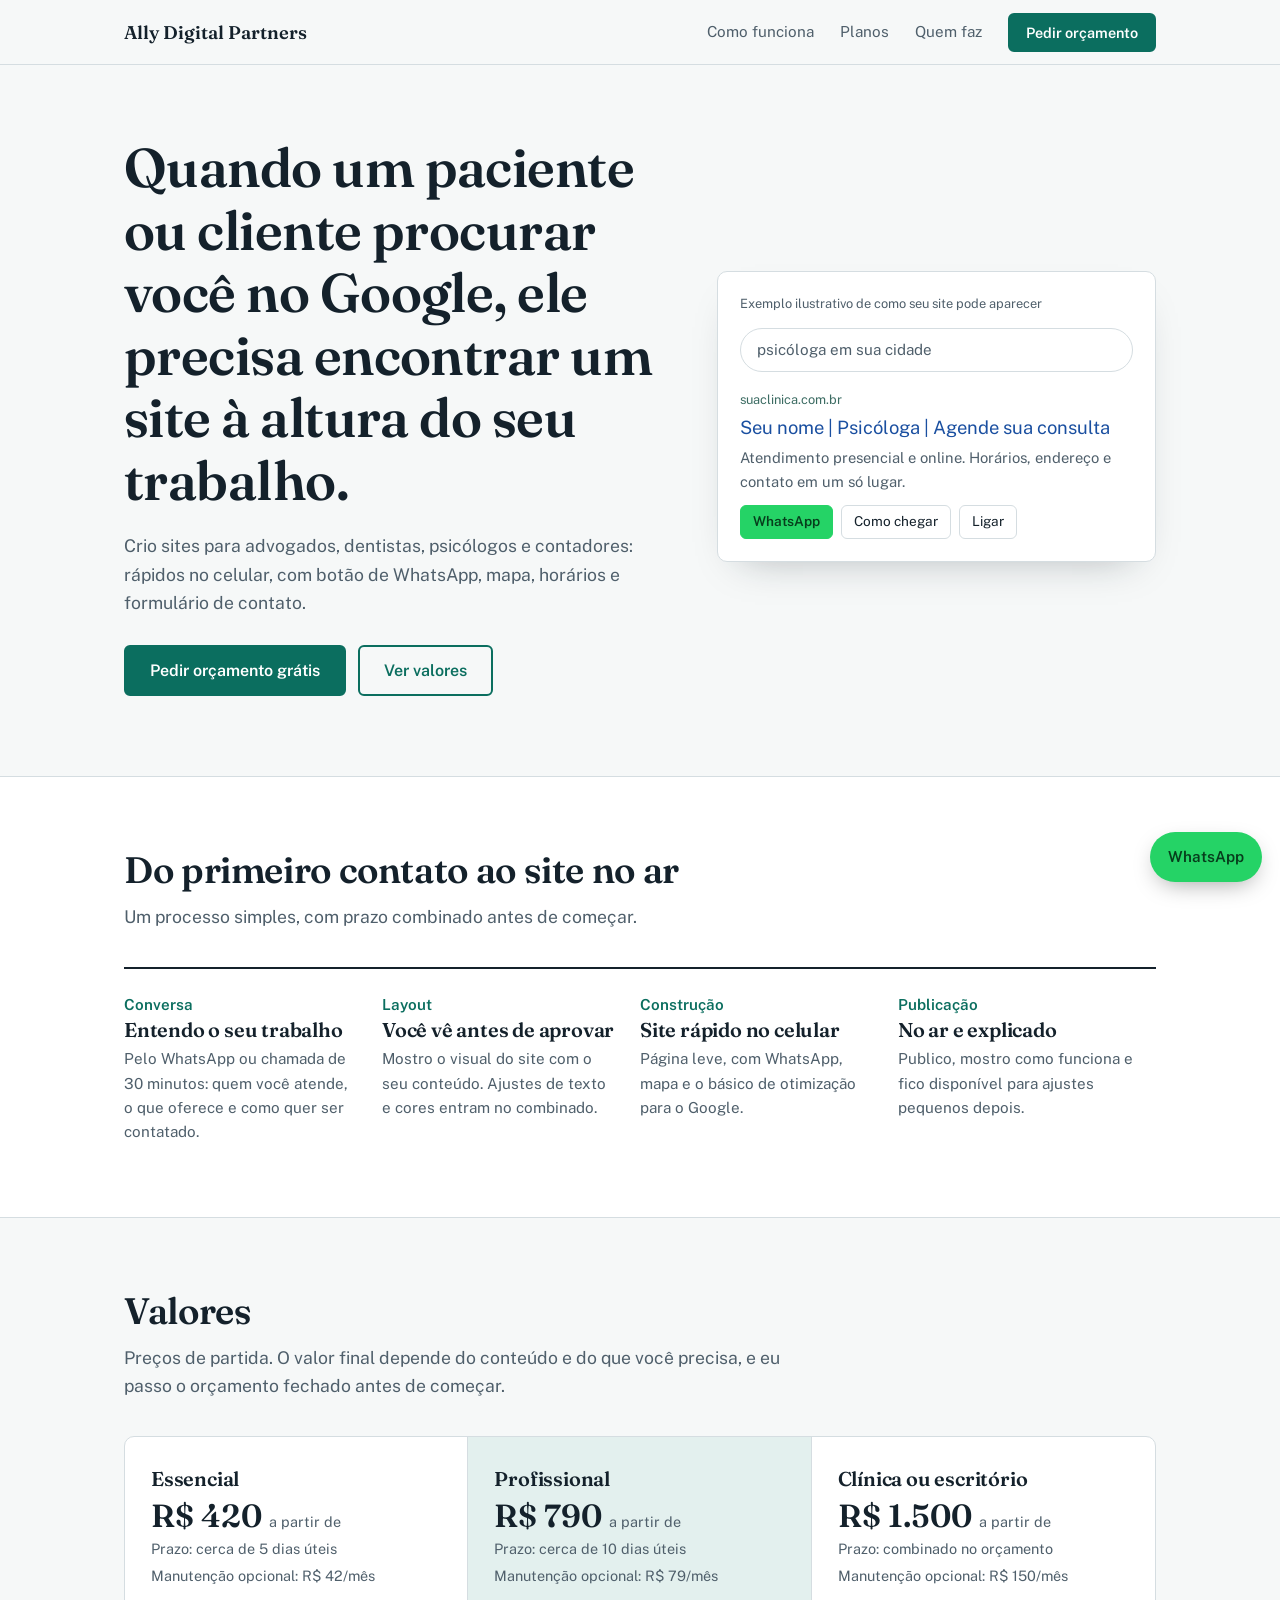
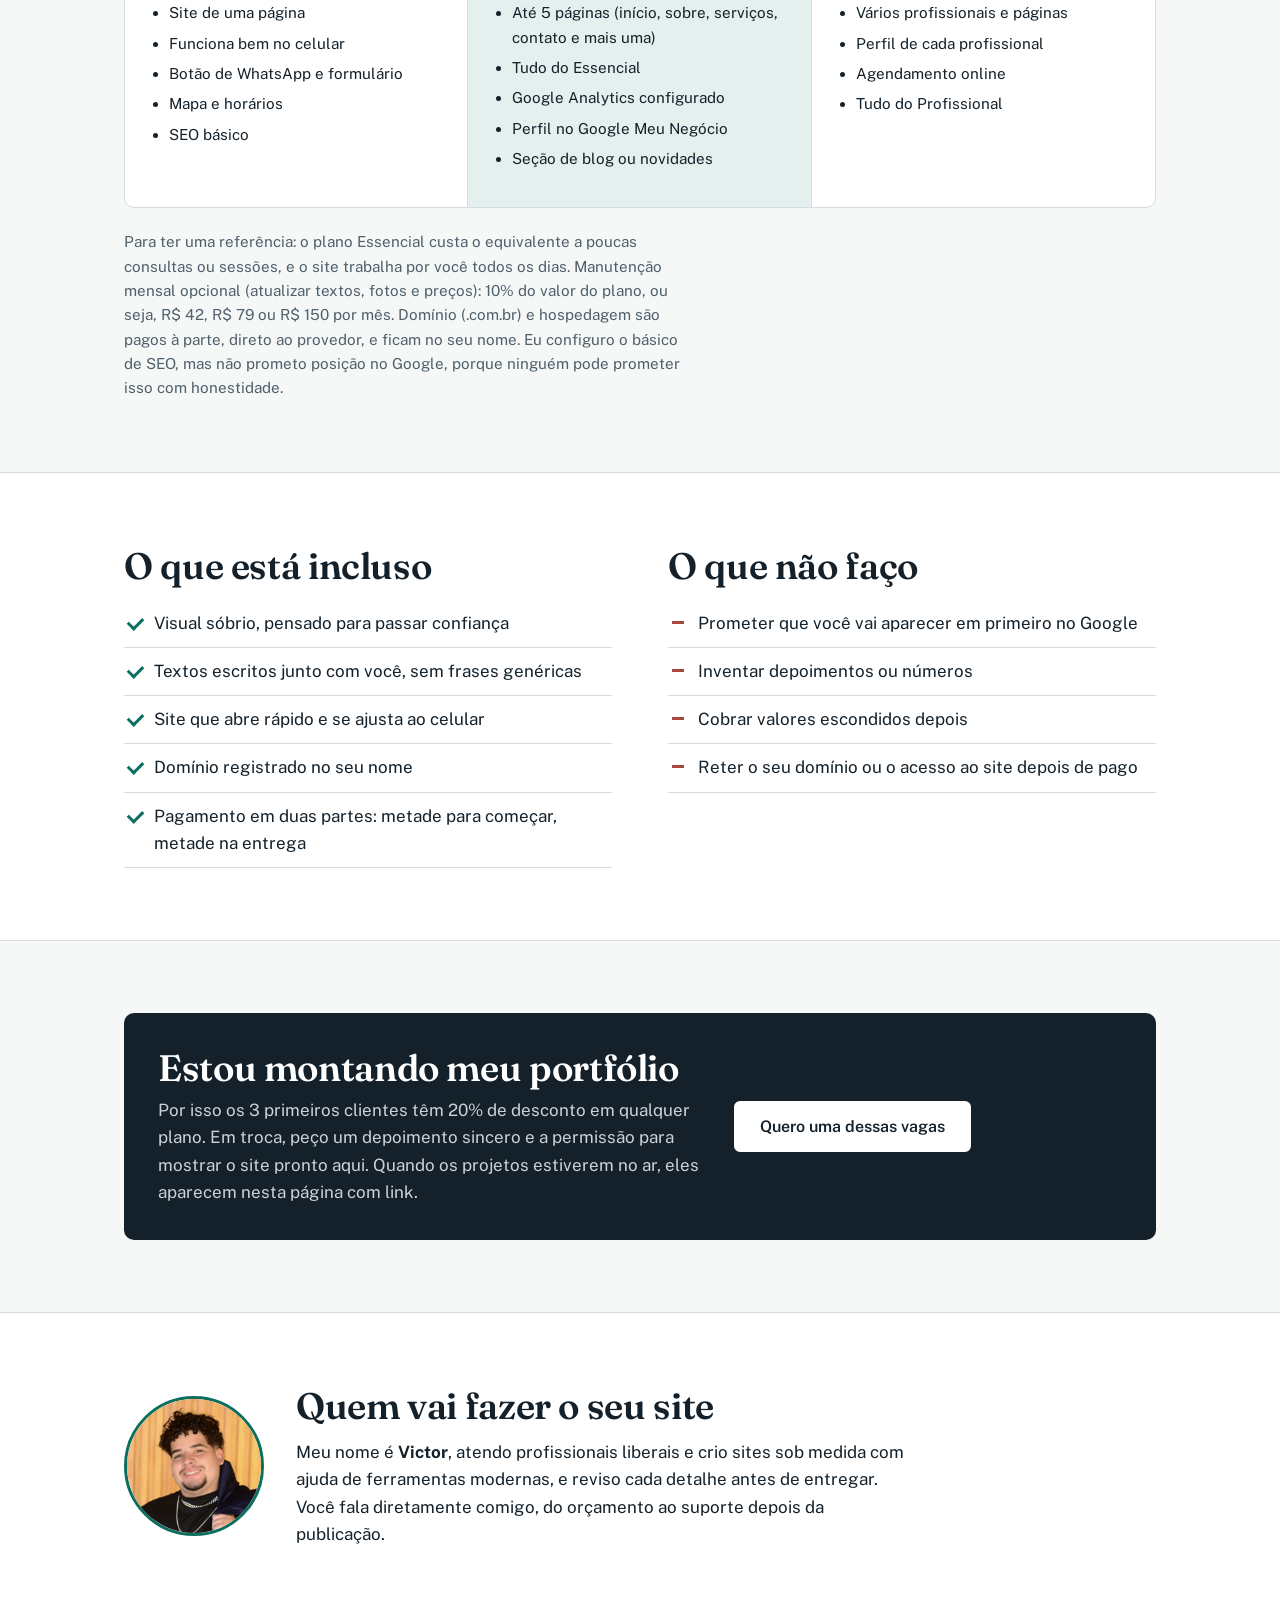
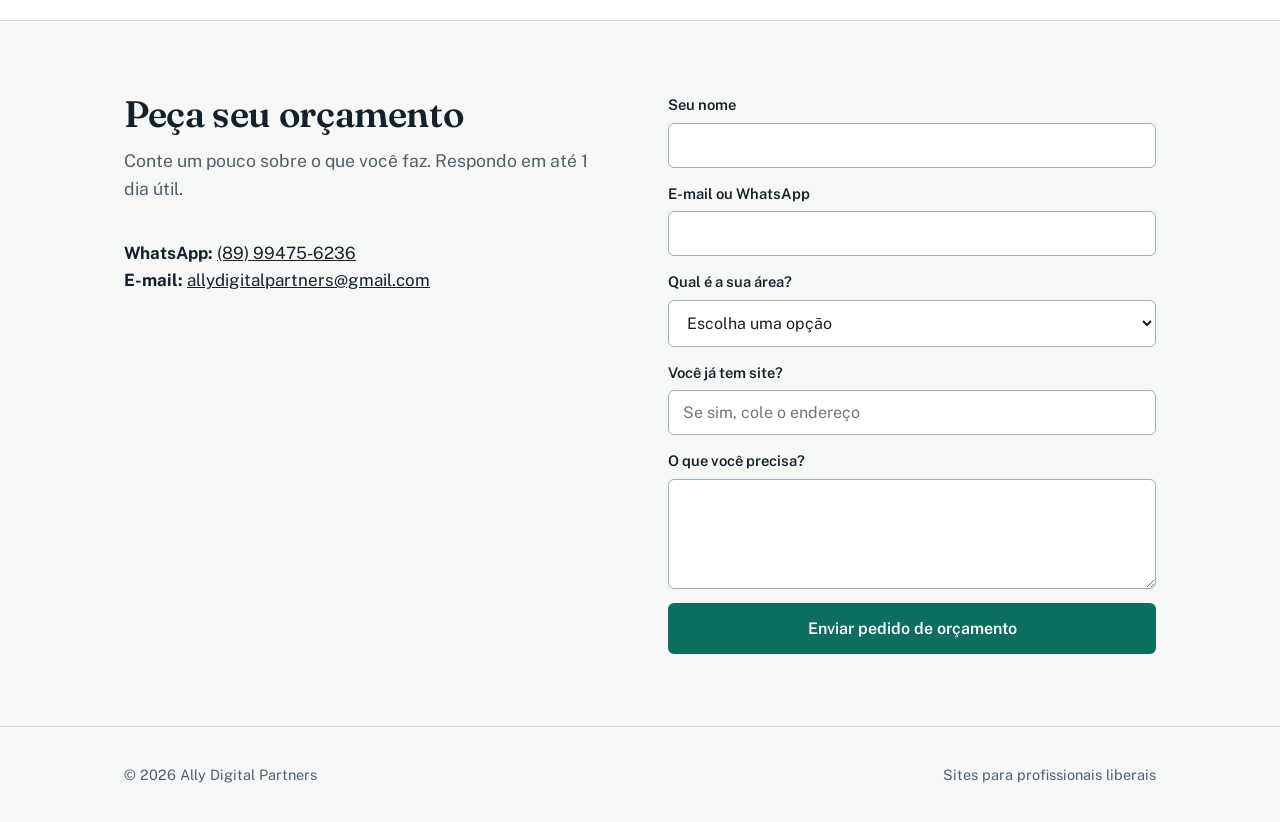
==== index.html @ 0d99c7b5 "feat: site portfólio Ally Digital Partners - versão inicial" ====
<!DOCTYPE html>
<html lang="pt-BR">
<head>
<meta charset="utf-8">
<meta name="viewport" content="width=device-width, initial-scale=1">
<title>Ally Digital Partners | Sites para advogados, dentistas, psicólogos e contadores</title>
<meta name="description" content="Sites profissionais com WhatsApp, Google Maps e formulário de contato para quem atende clientes: advocacia, odontologia, psicologia e contabilidade.">
<link rel="icon" href="data:image/svg+xml,<svg xmlns='http://www.w3.org/2000/svg' viewBox='0 0 100 100'><rect width='100' height='100' rx='20' fill='%230B6E5F'/><text x='50' y='68' font-size='56' text-anchor='middle' fill='white' font-family='Georgia'>A</text></svg>">
<link rel="preconnect" href="https://fonts.googleapis.com">
<link rel="preconnect" href="https://fonts.gstatic.com" crossorigin>
<link href="https://fonts.googleapis.com/css2?family=Fraunces:opsz,wght@9..144,500;9..144,600&family=Public+Sans:wght@400;500;600&display=swap" rel="stylesheet">
<style>
:root{--paper:#F6F8F8;--white:#fff;--ink:#14212B;--muted:#4F5F6B;--line:#D5DDE1;--teal:#0B6E5F;--teal-d:#084F44;--tint:#E3F0EE;--serif:'Fraunces',Georgia,serif;--sans:'Public Sans',system-ui,sans-serif}
*{box-sizing:border-box;margin:0}
html{scroll-behavior:smooth}
body{font:400 17px/1.6 var(--sans);color:var(--ink);background:var(--paper)}
a{color:inherit}
:focus-visible{outline:3px solid var(--teal);outline-offset:3px}
.wrap{max-width:1080px;margin:0 auto;padding:0 24px}
h1,h2,h3{font-family:var(--serif);font-weight:600;line-height:1.15;letter-spacing:-.01em}
h1{font-size:clamp(2.1rem,5vw,3.4rem)}
h2{font-size:clamp(1.6rem,3.4vw,2.3rem);margin-bottom:12px}
h3{font-size:1.25rem;margin-bottom:6px}
p{max-width:62ch}
section{padding:72px 0}
.band{background:var(--white);border-block:1px solid var(--line)}
.lead{color:var(--muted);font-size:1.1rem;margin-bottom:36px}
.btn{display:inline-block;padding:14px 24px;border-radius:6px;background:var(--teal);color:#fff;text-decoration:none;font-weight:600;border:2px solid var(--teal);cursor:pointer;font:600 1rem var(--sans)}
.btn:hover{background:var(--teal-d);border-color:var(--teal-d)}
.btn.ghost{background:transparent;color:var(--teal)}
.btn.ghost:hover{background:var(--tint)}
header{position:sticky;top:0;z-index:5;background:rgba(246,248,248,.94);backdrop-filter:blur(6px);border-bottom:1px solid var(--line)}
header .wrap{display:flex;align-items:center;justify-content:space-between;height:64px}
.logo{font:600 1.15rem var(--serif);text-decoration:none}
nav{display:flex;gap:26px;align-items:center;font-size:.95rem}
nav a{text-decoration:none;color:var(--muted)}
nav a:hover{color:var(--ink)}
nav .btn{padding:9px 16px;color:#fff;font-size:.9rem}
.hero{padding:72px 0 80px}
.hero .wrap{display:grid;grid-template-columns:1.1fr .9fr;gap:56px;align-items:center}
.hero p.lead{margin:20px 0 28px}
.cta-row{display:flex;gap:12px;flex-wrap:wrap}
.serp{background:var(--white);border:1px solid var(--line);border-radius:10px;padding:22px;box-shadow:0 18px 40px -24px rgba(20,33,43,.35)}
.serp small{display:block;color:var(--muted);font-size:.8rem;margin-bottom:14px}
.q{border:1px solid var(--line);border-radius:999px;padding:9px 16px;font-size:.95rem;color:var(--muted);margin-bottom:18px}
.res .url{font-size:.8rem;color:#3b6b62}
.res .t{font-size:1.15rem;color:#1a4fa0;margin:2px 0 4px}
.res .d{font-size:.92rem;color:var(--muted);max-width:none}
.res .btns{display:flex;gap:8px;margin-top:12px;font-size:.85rem}
.res .btns span{border:1px solid var(--line);border-radius:6px;padding:5px 12px}
.res .btns span:first-child{background:#25D366;border-color:#25D366;color:#073d1c;font-weight:600}
.steps{list-style:none;padding:0;display:grid;grid-template-columns:repeat(4,1fr);gap:0;border-top:2px solid var(--ink)}
.steps li{padding:22px 22px 0 0}
.steps b{font:600 .95rem var(--sans);color:var(--teal)}
.steps p{font-size:.95rem;color:var(--muted)}
.two{display:grid;grid-template-columns:1fr 1fr;gap:56px}
.checks{list-style:none;padding:0}
.checks li{padding:10px 0 10px 30px;border-bottom:1px solid var(--line);position:relative}
.checks li::before{content:"";position:absolute;left:4px;top:17px;width:12px;height:7px;border-left:3px solid var(--teal);border-bottom:3px solid var(--teal);transform:rotate(-45deg)}
.checks.no li::before{border:0;width:12px;height:3px;background:#a54a3a;transform:none;top:21px}
.plans{display:grid;grid-template-columns:repeat(3,1fr);border:1px solid var(--line);border-radius:10px;background:var(--white)}
.plan{padding:30px 26px;border-right:1px solid var(--line)}
.plan:last-child{border-right:0}
.plan.hl{background:var(--tint)}
.plan .price{font:600 2rem var(--serif);margin:6px 0 2px}
.plan .price small{font:400 .9rem var(--sans);color:var(--muted)}
.plan .time{font-size:.9rem;color:var(--muted);margin-bottom:14px}
.plan ul{padding-left:18px;font-size:.95rem}
.plan li{margin-bottom:6px}
.note{margin-top:22px;font-size:.95rem;color:var(--muted)}
.offer{background:var(--ink);color:#fff;border-radius:10px;padding:34px;display:grid;grid-template-columns:1.4fr 1fr;gap:32px;align-items:center}
.offer h2{color:#fff;margin-bottom:8px}
.offer p{color:#C9D4DA}
.offer .btn{background:#fff;color:var(--ink);border-color:#fff;justify-self:start}
.who{display:grid;grid-template-columns:140px 1fr;gap:32px;align-items:center}
.photo{width:140px;height:140px;border-radius:50%;overflow:hidden;border:3px solid var(--teal)}.photo img{width:100%;height:100%;object-fit:cover;display:block}
form{display:grid;gap:14px}
label{font-weight:600;font-size:.92rem;display:grid;gap:6px}
input,select,textarea{font:400 1rem var(--sans);padding:12px 14px;border:1px solid #9fb0b8;border-radius:6px;background:#fff;color:var(--ink);width:100%}
textarea{min-height:110px;resize:vertical}
#ok{display:none;padding:14px;background:var(--tint);border-radius:6px;font-weight:600}
#err{display:none;color:#a02d1f;font-weight:600}
footer{padding:36px 0;border-top:1px solid var(--line);font-size:.9rem;color:var(--muted)}
footer .wrap{display:flex;justify-content:space-between;gap:16px;flex-wrap:wrap}
.wa{position:fixed;right:18px;bottom:18px;background:#25D366;color:#073d1c;font-weight:600;text-decoration:none;padding:13px 18px;border-radius:999px;box-shadow:0 8px 24px -8px rgba(0,0,0,.4);font-size:.95rem}
@media(max-width:860px){
 .hero .wrap,.two,.offer{grid-template-columns:1fr}
 .steps{grid-template-columns:1fr 1fr}
 .plans{grid-template-columns:1fr}
 .plan{border-right:0;border-bottom:1px solid var(--line)}
 .plan:last-child{border-bottom:0}
 nav a:not(.btn){display:none}
 .who{grid-template-columns:1fr}
 section{padding:56px 0}
}
@media(prefers-reduced-motion:reduce){html{scroll-behavior:auto}}
</style>
</head>
<body>

<header>
 <div class="wrap">
  <a class="logo" href="#topo">Ally Digital Partners</a>
  <nav>
   <a href="#como">Como funciona</a>
   <a href="#planos">Planos</a>
   <a href="#sobre">Quem faz</a>
   <a class="btn" href="#contato">Pedir orçamento</a>
  </nav>
 </div>
</header>

<main id="topo">

<section class="hero">
 <div class="wrap">
  <div>
   <h1>Quando um paciente ou cliente procurar você no Google, ele precisa encontrar um site à altura do seu trabalho.</h1>
   <p class="lead">Crio sites para advogados, dentistas, psicólogos e contadores: rápidos no celular, com botão de WhatsApp, mapa, horários e formulário de contato.</p>
   <div class="cta-row">
    <a class="btn" href="#contato">Pedir orçamento grátis</a>
    <a class="btn ghost" href="#planos">Ver valores</a>
   </div>
  </div>
  <div class="serp" aria-label="Exemplo ilustrativo de resultado no Google">
   <small>Exemplo ilustrativo de como seu site pode aparecer</small>
   <div class="q">psicóloga em sua cidade</div>
   <div class="res">
    <div class="url">suaclinica.com.br</div>
    <div class="t">Seu nome | Psicóloga | Agende sua consulta</div>
    <p class="d">Atendimento presencial e online. Horários, endereço e contato em um só lugar.</p>
    <div class="btns"><span>WhatsApp</span><span>Como chegar</span><span>Ligar</span></div>
   </div>
  </div>
 </div>
</section>

<section class="band" id="como">
 <div class="wrap">
  <h2>Do primeiro contato ao site no ar</h2>
  <p class="lead">Um processo simples, com prazo combinado antes de começar.</p>
  <ol class="steps">
   <li><b>Conversa</b><h3>Entendo o seu trabalho</h3><p>Pelo WhatsApp ou chamada de 30 minutos: quem você atende, o que oferece e como quer ser contatado.</p></li>
   <li><b>Layout</b><h3>Você vê antes de aprovar</h3><p>Mostro o visual do site com o seu conteúdo. Ajustes de texto e cores entram no combinado.</p></li>
   <li><b>Construção</b><h3>Site rápido no celular</h3><p>Página leve, com WhatsApp, mapa e o básico de otimização para o Google.</p></li>
   <li><b>Publicação</b><h3>No ar e explicado</h3><p>Publico, mostro como funciona e fico disponível para ajustes pequenos depois.</p></li>
  </ol>
 </div>
</section>

<section id="planos">
 <div class="wrap">
  <h2>Valores</h2>
  <p class="lead">Preços de partida. O valor final depende do conteúdo e do que você precisa, e eu passo o orçamento fechado antes de começar.</p>
  <div class="plans">
   <div class="plan">
    <h3>Essencial</h3>
    <div class="price">R$ 420 <small>a partir de</small></div>
    <div class="time">Prazo: cerca de 5 dias úteis</div><div class="time" style="margin-top:-10px">Manutenção opcional: R$ 42/mês</div>
    <ul><li>Site de uma página</li><li>Funciona bem no celular</li><li>Botão de WhatsApp e formulário</li><li>Mapa e horários</li><li>SEO básico</li></ul>
   </div>
   <div class="plan hl">
    <h3>Profissional</h3>
    <div class="price">R$ 790 <small>a partir de</small></div>
    <div class="time">Prazo: cerca de 10 dias úteis</div><div class="time" style="margin-top:-10px">Manutenção opcional: R$ 79/mês</div>
    <ul><li>Até 5 páginas (início, sobre, serviços, contato e mais uma)</li><li>Tudo do Essencial</li><li>Google Analytics configurado</li><li>Perfil no Google Meu Negócio</li><li>Seção de blog ou novidades</li></ul>
   </div>
   <div class="plan">
    <h3>Clínica ou escritório</h3>
    <div class="price">R$ 1.500 <small>a partir de</small></div>
    <div class="time">Prazo: combinado no orçamento</div><div class="time" style="margin-top:-10px">Manutenção opcional: R$ 150/mês</div>
    <ul><li>Vários profissionais e páginas</li><li>Perfil de cada profissional</li><li>Agendamento online</li><li>Tudo do Profissional</li></ul>
   </div>
  </div>
  <p class="note">Para ter uma referência: o plano Essencial custa o equivalente a poucas consultas ou sessões, e o site trabalha por você todos os dias. Manutenção mensal opcional (atualizar textos, fotos e preços): 10% do valor do plano, ou seja, R$ 42, R$ 79 ou R$ 150 por mês. Domínio (.com.br) e hospedagem são pagos à parte, direto ao provedor, e ficam no seu nome. Eu configuro o básico de SEO, mas não prometo posição no Google, porque ninguém pode prometer isso com honestidade.</p>
 </div>
</section>

<section class="band">
 <div class="wrap two">
  <div>
   <h2>O que está incluso</h2>
   <ul class="checks">
    <li>Visual sóbrio, pensado para passar confiança</li>
    <li>Textos escritos junto com você, sem frases genéricas</li>
    <li>Site que abre rápido e se ajusta ao celular</li>
    <li>Domínio registrado no seu nome</li>
    <li>Pagamento em duas partes: metade para começar, metade na entrega</li>
   </ul>
  </div>
  <div>
   <h2>O que não faço</h2>
   <ul class="checks no">
    <li>Prometer que você vai aparecer em primeiro no Google</li>
    <li>Inventar depoimentos ou números</li>
    <li>Cobrar valores escondidos depois</li>
    <li>Reter o seu domínio ou o acesso ao site depois de pago</li>
   </ul>
  </div>
 </div>
</section>

<section>
 <div class="wrap">
  <div class="offer">
   <div>
    <h2>Estou montando meu portfólio</h2>
    <p>Por isso os 3 primeiros clientes têm 20% de desconto em qualquer plano. Em troca, peço um depoimento sincero e a permissão para mostrar o site pronto aqui. Quando os projetos estiverem no ar, eles aparecem nesta página com link.</p>
   </div>
   <a class="btn" href="#contato">Quero uma dessas vagas</a>
  </div>
 </div>
</section>

<section class="band" id="sobre">
 <div class="wrap who">
  <div class="photo"><img src="[data-uri]" alt="Victor, responsável pela Ally Digital Partners" width="140" height="140"></div>
  <div>
   <h2>Quem vai fazer o seu site</h2>
   <p>Meu nome é <strong>Victor</strong>, atendo profissionais liberais e crio sites sob medida com ajuda de ferramentas modernas, e reviso cada detalhe antes de entregar. Você fala diretamente comigo, do orçamento ao suporte depois da publicação.</p>
  </div>
 </div>
</section>

<section id="contato">
 <div class="wrap two">
  <div>
   <h2>Peça seu orçamento</h2>
   <p class="lead">Conte um pouco sobre o que você faz. Respondo em até 1 dia útil.</p>
   <p><strong>WhatsApp:</strong> <a href="https://wa.me/5589994756236">(89) 99475-6236</a></p>
   <p><strong>E-mail:</strong> <a href="mailto:allydigitalpartners@gmail.com">allydigitalpartners@gmail.com</a></p>
  </div>
  <form id="f" action="https://formspree.io/f/xojberbb" method="POST">
   <label>Seu nome<input name="nome" required autocomplete="name"></label>
   <label>E-mail ou WhatsApp<input name="contato" required></label>
   <label>Qual é a sua área?
    <select name="area" required>
     <option value="">Escolha uma opção</option>
     <option>Advocacia</option><option>Odontologia</option><option>Psicologia</option><option>Contabilidade</option><option>Outra</option>
    </select>
   </label>
   <label>Você já tem site?<input name="site_atual" placeholder="Se sim, cole o endereço"></label>
   <label>O que você precisa?<textarea name="mensagem"></textarea></label>
   <button class="btn" type="submit">Enviar pedido de orçamento</button>
   <div id="ok" role="status">Recebi seu pedido. Respondo em até 1 dia útil.</div>
   <div id="err" role="alert">Não foi possível enviar. Tente pelo WhatsApp acima.</div>
  </form>
 </div>
</section>

</main>

<footer>
 <div class="wrap">
  <span>© <span id="ano">2026</span> Ally Digital Partners</span>
  <span>Sites para profissionais liberais</span>
 </div>
</footer>

<a class="wa" href="https://wa.me/5589994756236?text=Ol%C3%A1!%20Quero%20um%20or%C3%A7amento%20de%20site." aria-label="Falar pelo WhatsApp">WhatsApp</a>

<script>
document.getElementById('ano').textContent=new Date().getFullYear();
var f=document.getElementById('f');
f.addEventListener('submit',function(e){
 e.preventDefault();
 var ok=document.getElementById('ok'),er=document.getElementById('err');
 ok.style.display=er.style.display='none';
 fetch(f.action,{method:'POST',body:new FormData(f),headers:{Accept:'application/json'}})
  .then(function(r){if(r.ok){f.reset();ok.style.display='block'}else{er.style.display='block'}})
  .catch(function(){er.style.display='block'});
});
</script>
</body>
</html>
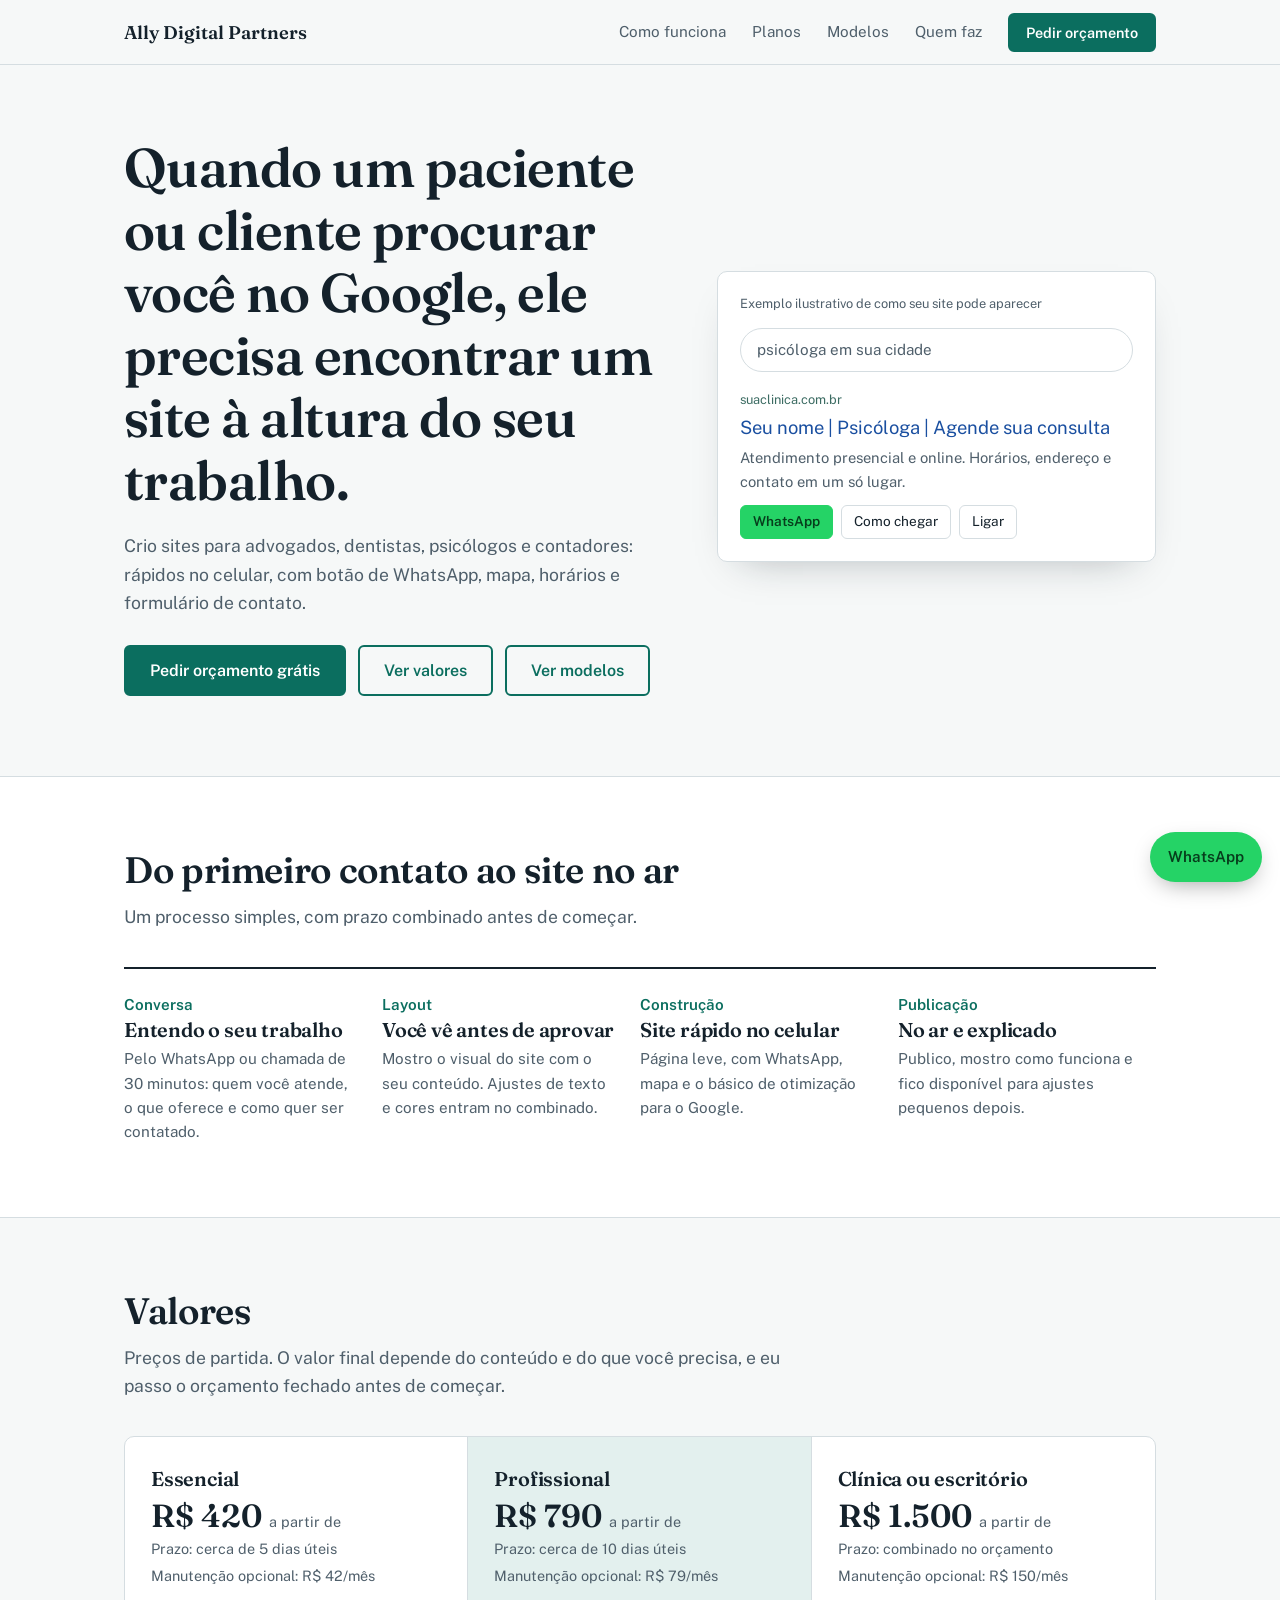
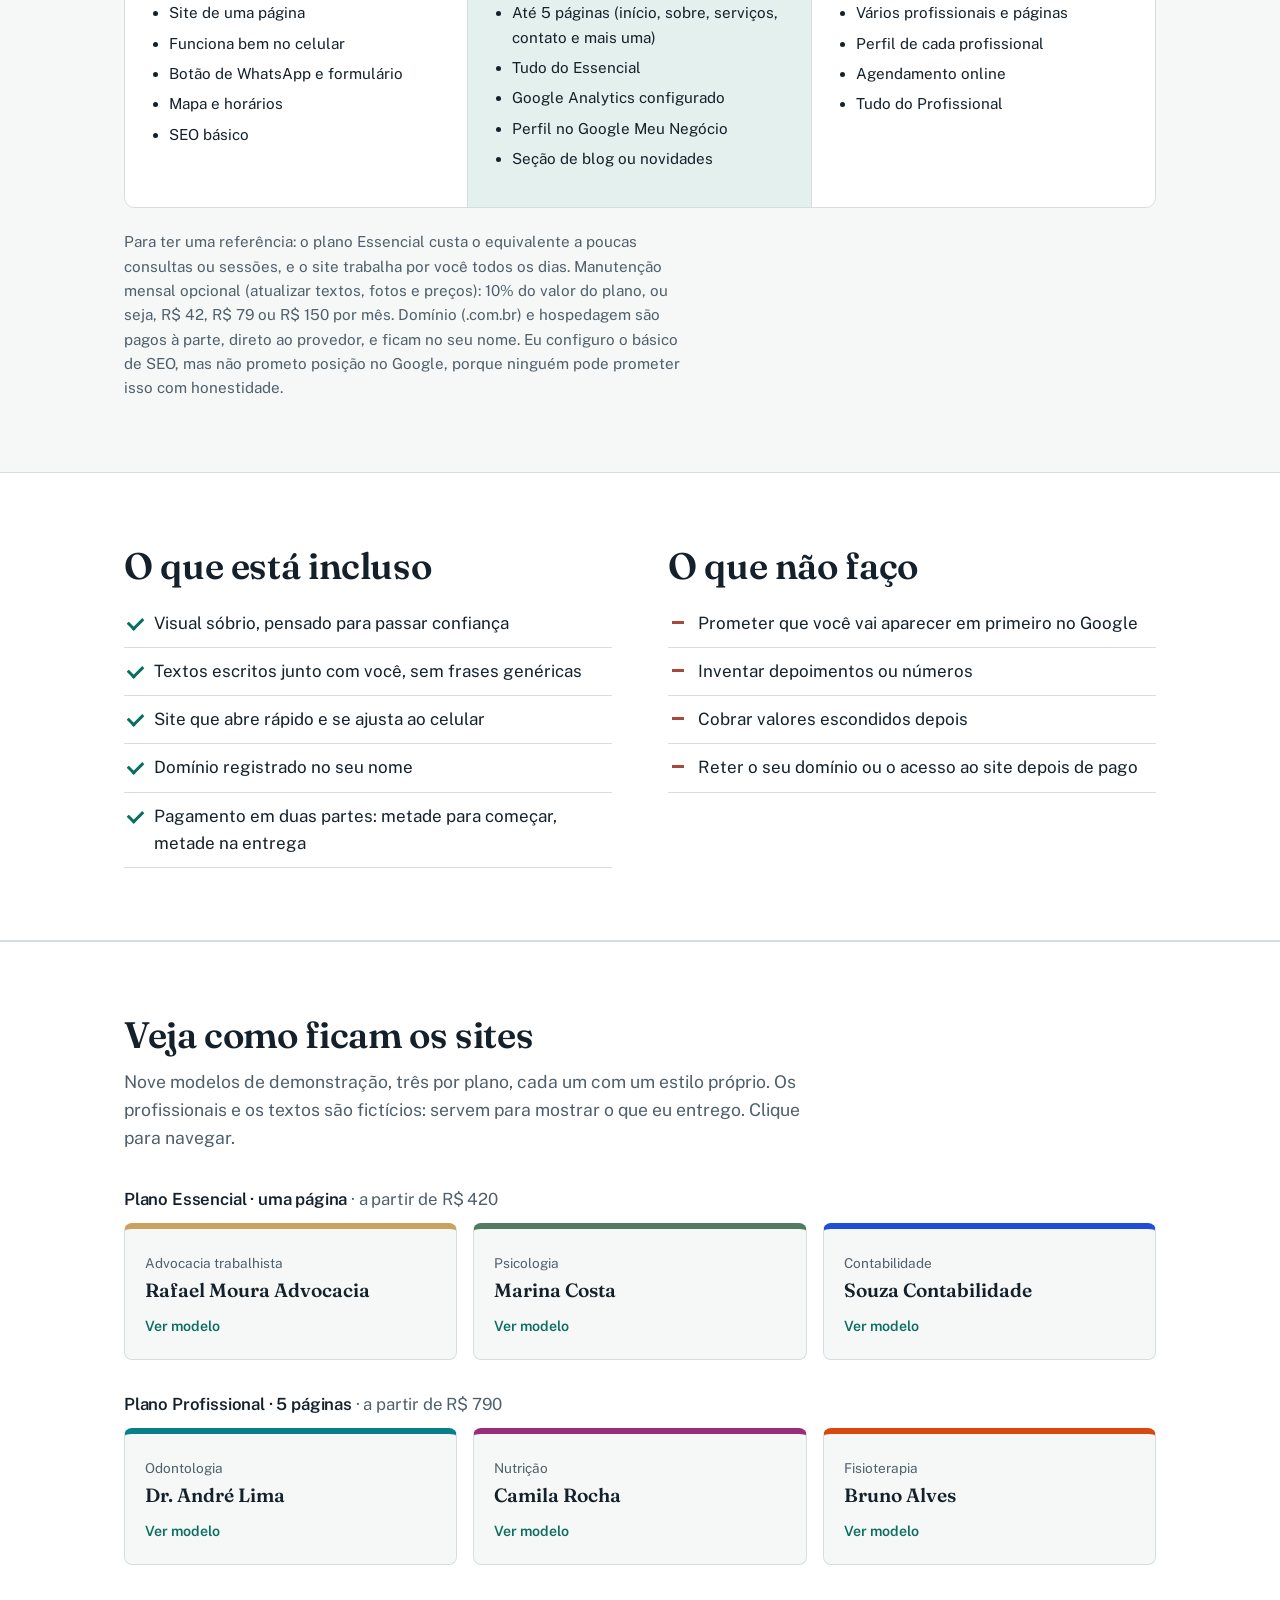
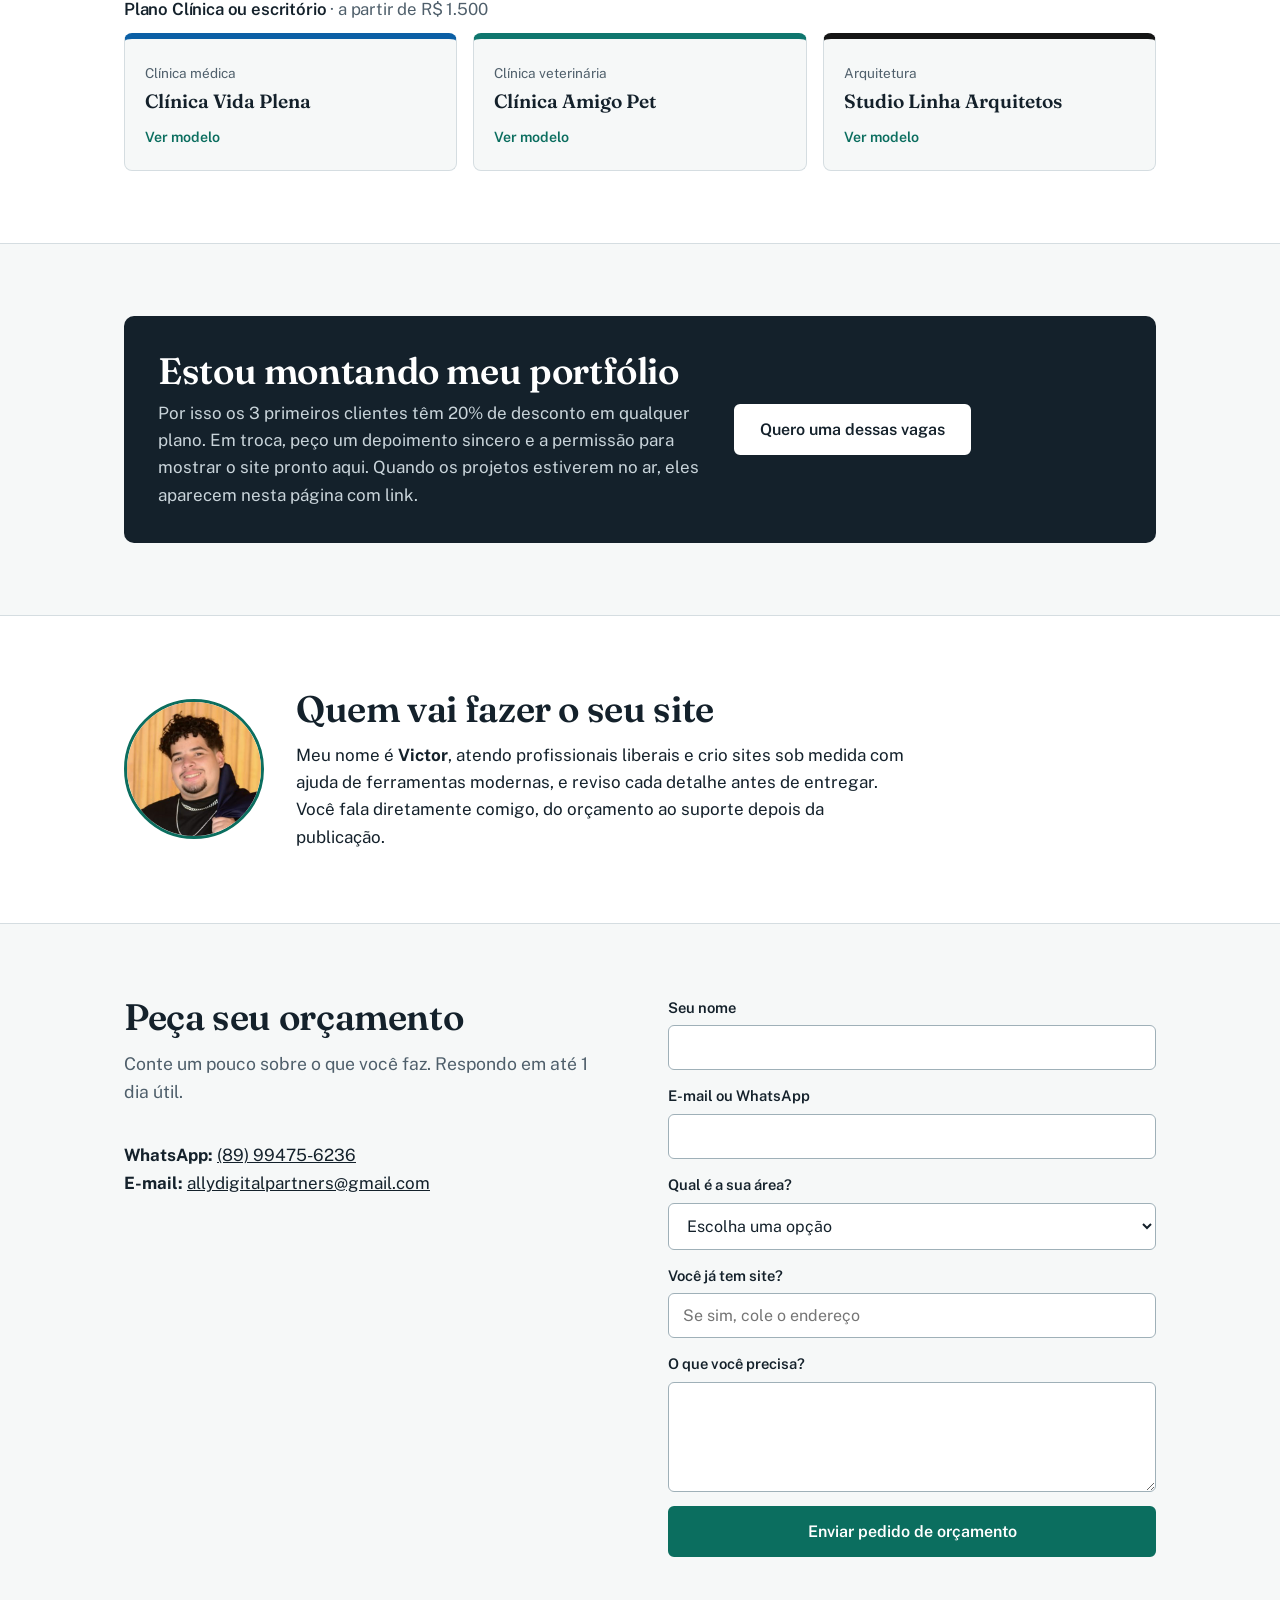
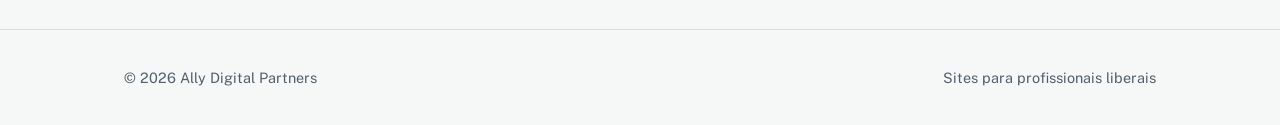
==== commit db663fcd: "feat: atualizar portfólio ADP - site principal + 9 modelos de sites" ====
--- a/index.html
+++ b/index.html
@@ -9,92 +9,7 @@
 <link rel="preconnect" href="https://fonts.googleapis.com">
 <link rel="preconnect" href="https://fonts.gstatic.com" crossorigin>
 <link href="https://fonts.googleapis.com/css2?family=Fraunces:opsz,wght@9..144,500;9..144,600&family=Public+Sans:wght@400;500;600&display=swap" rel="stylesheet">
-<style>
-:root{--paper:#F6F8F8;--white:#fff;--ink:#14212B;--muted:#4F5F6B;--line:#D5DDE1;--teal:#0B6E5F;--teal-d:#084F44;--tint:#E3F0EE;--serif:'Fraunces',Georgia,serif;--sans:'Public Sans',system-ui,sans-serif}
-*{box-sizing:border-box;margin:0}
-html{scroll-behavior:smooth}
-body{font:400 17px/1.6 var(--sans);color:var(--ink);background:var(--paper)}
-a{color:inherit}
-:focus-visible{outline:3px solid var(--teal);outline-offset:3px}
-.wrap{max-width:1080px;margin:0 auto;padding:0 24px}
-h1,h2,h3{font-family:var(--serif);font-weight:600;line-height:1.15;letter-spacing:-.01em}
-h1{font-size:clamp(2.1rem,5vw,3.4rem)}
-h2{font-size:clamp(1.6rem,3.4vw,2.3rem);margin-bottom:12px}
-h3{font-size:1.25rem;margin-bottom:6px}
-p{max-width:62ch}
-section{padding:72px 0}
-.band{background:var(--white);border-block:1px solid var(--line)}
-.lead{color:var(--muted);font-size:1.1rem;margin-bottom:36px}
-.btn{display:inline-block;padding:14px 24px;border-radius:6px;background:var(--teal);color:#fff;text-decoration:none;font-weight:600;border:2px solid var(--teal);cursor:pointer;font:600 1rem var(--sans)}
-.btn:hover{background:var(--teal-d);border-color:var(--teal-d)}
-.btn.ghost{background:transparent;color:var(--teal)}
-.btn.ghost:hover{background:var(--tint)}
-header{position:sticky;top:0;z-index:5;background:rgba(246,248,248,.94);backdrop-filter:blur(6px);border-bottom:1px solid var(--line)}
-header .wrap{display:flex;align-items:center;justify-content:space-between;height:64px}
-.logo{font:600 1.15rem var(--serif);text-decoration:none}
-nav{display:flex;gap:26px;align-items:center;font-size:.95rem}
-nav a{text-decoration:none;color:var(--muted)}
-nav a:hover{color:var(--ink)}
-nav .btn{padding:9px 16px;color:#fff;font-size:.9rem}
-.hero{padding:72px 0 80px}
-.hero .wrap{display:grid;grid-template-columns:1.1fr .9fr;gap:56px;align-items:center}
-.hero p.lead{margin:20px 0 28px}
-.cta-row{display:flex;gap:12px;flex-wrap:wrap}
-.serp{background:var(--white);border:1px solid var(--line);border-radius:10px;padding:22px;box-shadow:0 18px 40px -24px rgba(20,33,43,.35)}
-.serp small{display:block;color:var(--muted);font-size:.8rem;margin-bottom:14px}
-.q{border:1px solid var(--line);border-radius:999px;padding:9px 16px;font-size:.95rem;color:var(--muted);margin-bottom:18px}
-.res .url{font-size:.8rem;color:#3b6b62}
-.res .t{font-size:1.15rem;color:#1a4fa0;margin:2px 0 4px}
-.res .d{font-size:.92rem;color:var(--muted);max-width:none}
-.res .btns{display:flex;gap:8px;margin-top:12px;font-size:.85rem}
-.res .btns span{border:1px solid var(--line);border-radius:6px;padding:5px 12px}
-.res .btns span:first-child{background:#25D366;border-color:#25D366;color:#073d1c;font-weight:600}
-.steps{list-style:none;padding:0;display:grid;grid-template-columns:repeat(4,1fr);gap:0;border-top:2px solid var(--ink)}
-.steps li{padding:22px 22px 0 0}
-.steps b{font:600 .95rem var(--sans);color:var(--teal)}
-.steps p{font-size:.95rem;color:var(--muted)}
-.two{display:grid;grid-template-columns:1fr 1fr;gap:56px}
-.checks{list-style:none;padding:0}
-.checks li{padding:10px 0 10px 30px;border-bottom:1px solid var(--line);position:relative}
-.checks li::before{content:"";position:absolute;left:4px;top:17px;width:12px;height:7px;border-left:3px solid var(--teal);border-bottom:3px solid var(--teal);transform:rotate(-45deg)}
-.checks.no li::before{border:0;width:12px;height:3px;background:#a54a3a;transform:none;top:21px}
-.plans{display:grid;grid-template-columns:repeat(3,1fr);border:1px solid var(--line);border-radius:10px;background:var(--white)}
-.plan{padding:30px 26px;border-right:1px solid var(--line)}
-.plan:last-child{border-right:0}
-.plan.hl{background:var(--tint)}
-.plan .price{font:600 2rem var(--serif);margin:6px 0 2px}
-.plan .price small{font:400 .9rem var(--sans);color:var(--muted)}
-.plan .time{font-size:.9rem;color:var(--muted);margin-bottom:14px}
-.plan ul{padding-left:18px;font-size:.95rem}
-.plan li{margin-bottom:6px}
-.note{margin-top:22px;font-size:.95rem;color:var(--muted)}
-.offer{background:var(--ink);color:#fff;border-radius:10px;padding:34px;display:grid;grid-template-columns:1.4fr 1fr;gap:32px;align-items:center}
-.offer h2{color:#fff;margin-bottom:8px}
-.offer p{color:#C9D4DA}
-.offer .btn{background:#fff;color:var(--ink);border-color:#fff;justify-self:start}
-.who{display:grid;grid-template-columns:140px 1fr;gap:32px;align-items:center}
-.photo{width:140px;height:140px;border-radius:50%;overflow:hidden;border:3px solid var(--teal)}.photo img{width:100%;height:100%;object-fit:cover;display:block}
-form{display:grid;gap:14px}
-label{font-weight:600;font-size:.92rem;display:grid;gap:6px}
-input,select,textarea{font:400 1rem var(--sans);padding:12px 14px;border:1px solid #9fb0b8;border-radius:6px;background:#fff;color:var(--ink);width:100%}
-textarea{min-height:110px;resize:vertical}
-#ok{display:none;padding:14px;background:var(--tint);border-radius:6px;font-weight:600}
-#err{display:none;color:#a02d1f;font-weight:600}
-footer{padding:36px 0;border-top:1px solid var(--line);font-size:.9rem;color:var(--muted)}
-footer .wrap{display:flex;justify-content:space-between;gap:16px;flex-wrap:wrap}
-.wa{position:fixed;right:18px;bottom:18px;background:#25D366;color:#073d1c;font-weight:600;text-decoration:none;padding:13px 18px;border-radius:999px;box-shadow:0 8px 24px -8px rgba(0,0,0,.4);font-size:.95rem}
-@media(max-width:860px){
- .hero .wrap,.two,.offer{grid-template-columns:1fr}
- .steps{grid-template-columns:1fr 1fr}
- .plans{grid-template-columns:1fr}
- .plan{border-right:0;border-bottom:1px solid var(--line)}
- .plan:last-child{border-bottom:0}
- nav a:not(.btn){display:none}
- .who{grid-template-columns:1fr}
- section{padding:56px 0}
-}
-@media(prefers-reduced-motion:reduce){html{scroll-behavior:auto}}
-</style>
+<link rel="stylesheet" href="style.css">
 </head>
 <body>
 
@@ -104,6 +19,7 @@
   <nav>
    <a href="#como">Como funciona</a>
    <a href="#planos">Planos</a>
+   <a href="#modelos">Modelos</a>
    <a href="#sobre">Quem faz</a>
    <a class="btn" href="#contato">Pedir orçamento</a>
   </nav>
@@ -120,6 +36,7 @@
    <div class="cta-row">
     <a class="btn" href="#contato">Pedir orçamento grátis</a>
     <a class="btn ghost" href="#planos">Ver valores</a>
+    <a class="btn ghost" href="#modelos">Ver modelos</a>
    </div>
   </div>
   <div class="serp" aria-label="Exemplo ilustrativo de resultado no Google">
@@ -200,6 +117,8 @@
  </div>
 </section>
 
+<section class="band" id="modelos"><div class="wrap"><h2>Veja como ficam os sites</h2><p class="lead">Nove modelos de demonstração, três por plano, cada um com um estilo próprio. Os profissionais e os textos são fictícios: servem para mostrar o que eu entrego. Clique para navegar.</p><h3 class="mh"><b>Plano Essencial · uma página</b> · a partir de R$ 420</h3><div class="mg"><a class="mc" style="--c:#C8A25E" href="modelos/essencial-advogado/index.html"><span>Advocacia trabalhista</span><b>Rafael Moura Advocacia</b><small>Ver modelo</small></a><a class="mc" style="--c:#4F7C62" href="modelos/essencial-psicologa/index.html"><span>Psicologia</span><b>Marina Costa</b><small>Ver modelo</small></a><a class="mc" style="--c:#1F4FD8" href="modelos/essencial-contador/index.html"><span>Contabilidade</span><b>Souza Contabilidade</b><small>Ver modelo</small></a></div><h3 class="mh"><b>Plano Profissional · 5 páginas</b> · a partir de R$ 790</h3><div class="mg"><a class="mc" style="--c:#08808B" href="modelos/profissional-dentista/index.html"><span>Odontologia</span><b>Dr. André Lima</b><small>Ver modelo</small></a><a class="mc" style="--c:#9B2C7A" href="modelos/profissional-nutricionista/index.html"><span>Nutrição</span><b>Camila Rocha</b><small>Ver modelo</small></a><a class="mc" style="--c:#D9480F" href="modelos/profissional-fisioterapeuta/index.html"><span>Fisioterapia</span><b>Bruno Alves</b><small>Ver modelo</small></a></div><h3 class="mh"><b>Plano Clínica ou escritório</b> · a partir de R$ 1.500</h3><div class="mg"><a class="mc" style="--c:#0B5FA5" href="modelos/clinica-medica/index.html"><span>Clínica médica</span><b>Clínica Vida Plena</b><small>Ver modelo</small></a><a class="mc" style="--c:#0F766E" href="modelos/clinica-veterinaria/index.html"><span>Clínica veterinária</span><b>Clínica Amigo Pet</b><small>Ver modelo</small></a><a class="mc" style="--c:#151515" href="modelos/escritorio-arquitetura/index.html"><span>Arquitetura</span><b>Studio Linha Arquitetos</b><small>Ver modelo</small></a></div></div></section>
+
 <section>
  <div class="wrap">
   <div class="offer">
@@ -214,7 +133,7 @@
 
 <section class="band" id="sobre">
  <div class="wrap who">
-  <div class="photo"><img src="[data-uri]" alt="Victor, responsável pela Ally Digital Partners" width="140" height="140"></div>
+  <div class="photo"><img src="foto-victor.jpg" alt="Victor, responsável pela Ally Digital Partners" width="140" height="140"></div>
   <div>
    <h2>Quem vai fazer o seu site</h2>
    <p>Meu nome é <strong>Victor</strong>, atendo profissionais liberais e crio sites sob medida com ajuda de ferramentas modernas, e reviso cada detalhe antes de entregar. Você fala diretamente comigo, do orçamento ao suporte depois da publicação.</p>
@@ -259,17 +178,6 @@
 
 <a class="wa" href="https://wa.me/5589994756236?text=Ol%C3%A1!%20Quero%20um%20or%C3%A7amento%20de%20site." aria-label="Falar pelo WhatsApp">WhatsApp</a>
 
-<script>
-document.getElementById('ano').textContent=new Date().getFullYear();
-var f=document.getElementById('f');
-f.addEventListener('submit',function(e){
- e.preventDefault();
- var ok=document.getElementById('ok'),er=document.getElementById('err');
- ok.style.display=er.style.display='none';
- fetch(f.action,{method:'POST',body:new FormData(f),headers:{Accept:'application/json'}})
-  .then(function(r){if(r.ok){f.reset();ok.style.display='block'}else{er.style.display='block'}})
-  .catch(function(){er.style.display='block'});
-});
-</script>
+<script src="script.js"></script>
 </body>
 </html>
--- a/style.css
+++ b/style.css
@@ -0,0 +1,93 @@
+:root{--paper:#F6F8F8;--white:#fff;--ink:#14212B;--muted:#4F5F6B;--line:#D5DDE1;--teal:#0B6E5F;--teal-d:#084F44;--tint:#E3F0EE;--serif:'Fraunces',Georgia,serif;--sans:'Public Sans',system-ui,sans-serif}
+*{box-sizing:border-box;margin:0}
+html{scroll-behavior:smooth}
+body{font:400 17px/1.6 var(--sans);color:var(--ink);background:var(--paper)}
+a{color:inherit}
+:focus-visible{outline:3px solid var(--teal);outline-offset:3px}
+.wrap{max-width:1080px;margin:0 auto;padding:0 24px}
+h1,h2,h3{font-family:var(--serif);font-weight:600;line-height:1.15;letter-spacing:-.01em}
+h1{font-size:clamp(2.1rem,5vw,3.4rem)}
+h2{font-size:clamp(1.6rem,3.4vw,2.3rem);margin-bottom:12px}
+h3{font-size:1.25rem;margin-bottom:6px}
+p{max-width:62ch}
+section{padding:72px 0}
+.band{background:var(--white);border-block:1px solid var(--line)}
+.lead{color:var(--muted);font-size:1.1rem;margin-bottom:36px}
+.btn{display:inline-block;padding:14px 24px;border-radius:6px;background:var(--teal);color:#fff;text-decoration:none;font-weight:600;border:2px solid var(--teal);cursor:pointer;font:600 1rem var(--sans)}
+.btn:hover{background:var(--teal-d);border-color:var(--teal-d)}
+.btn.ghost{background:transparent;color:var(--teal)}
+.btn.ghost:hover{background:var(--tint)}
+header{position:sticky;top:0;z-index:5;background:rgba(246,248,248,.94);backdrop-filter:blur(6px);border-bottom:1px solid var(--line)}
+header .wrap{display:flex;align-items:center;justify-content:space-between;height:64px}
+.logo{font:600 1.15rem var(--serif);text-decoration:none}
+nav{display:flex;gap:26px;align-items:center;font-size:.95rem}
+nav a{text-decoration:none;color:var(--muted)}
+nav a:hover{color:var(--ink)}
+nav .btn{padding:9px 16px;color:#fff;font-size:.9rem}
+.hero{padding:72px 0 80px}
+.hero .wrap{display:grid;grid-template-columns:1.1fr .9fr;gap:56px;align-items:center}
+.hero p.lead{margin:20px 0 28px}
+.cta-row{display:flex;gap:12px;flex-wrap:wrap}
+.serp{background:var(--white);border:1px solid var(--line);border-radius:10px;padding:22px;box-shadow:0 18px 40px -24px rgba(20,33,43,.35)}
+.serp small{display:block;color:var(--muted);font-size:.8rem;margin-bottom:14px}
+.q{border:1px solid var(--line);border-radius:999px;padding:9px 16px;font-size:.95rem;color:var(--muted);margin-bottom:18px}
+.res .url{font-size:.8rem;color:#3b6b62}
+.res .t{font-size:1.15rem;color:#1a4fa0;margin:2px 0 4px}
+.res .d{font-size:.92rem;color:var(--muted);max-width:none}
+.res .btns{display:flex;gap:8px;margin-top:12px;font-size:.85rem}
+.res .btns span{border:1px solid var(--line);border-radius:6px;padding:5px 12px}
+.res .btns span:first-child{background:#25D366;border-color:#25D366;color:#073d1c;font-weight:600}
+.steps{list-style:none;padding:0;display:grid;grid-template-columns:repeat(4,1fr);gap:0;border-top:2px solid var(--ink)}
+.steps li{padding:22px 22px 0 0}
+.steps b{font:600 .95rem var(--sans);color:var(--teal)}
+.steps p{font-size:.95rem;color:var(--muted)}
+.two{display:grid;grid-template-columns:1fr 1fr;gap:56px}
+.checks{list-style:none;padding:0}
+.checks li{padding:10px 0 10px 30px;border-bottom:1px solid var(--line);position:relative}
+.checks li::before{content:"";position:absolute;left:4px;top:17px;width:12px;height:7px;border-left:3px solid var(--teal);border-bottom:3px solid var(--teal);transform:rotate(-45deg)}
+.checks.no li::before{border:0;width:12px;height:3px;background:#a54a3a;transform:none;top:21px}
+.plans{display:grid;grid-template-columns:repeat(3,1fr);border:1px solid var(--line);border-radius:10px;background:var(--white)}
+.plan{padding:30px 26px;border-right:1px solid var(--line)}
+.plan:last-child{border-right:0}
+.plan.hl{background:var(--tint)}
+.plan .price{font:600 2rem var(--serif);margin:6px 0 2px}
+.plan .price small{font:400 .9rem var(--sans);color:var(--muted)}
+.plan .time{font-size:.9rem;color:var(--muted);margin-bottom:14px}
+.plan ul{padding-left:18px;font-size:.95rem}
+.plan li{margin-bottom:6px}
+.note{margin-top:22px;font-size:.95rem;color:var(--muted)}
+.offer{background:var(--ink);color:#fff;border-radius:10px;padding:34px;display:grid;grid-template-columns:1.4fr 1fr;gap:32px;align-items:center}
+.offer h2{color:#fff;margin-bottom:8px}
+.offer p{color:#C9D4DA}
+.offer .btn{background:#fff;color:var(--ink);border-color:#fff;justify-self:start}
+.who{display:grid;grid-template-columns:140px 1fr;gap:32px;align-items:center}
+.photo{width:140px;height:140px;border-radius:50%;overflow:hidden;border:3px solid var(--teal)}
+.photo img{width:100%;height:100%;object-fit:cover;display:block}
+form{display:grid;gap:14px}
+label{font-weight:600;font-size:.92rem;display:grid;gap:6px}
+input,select,textarea{font:400 1rem var(--sans);padding:12px 14px;border:1px solid #9fb0b8;border-radius:6px;background:#fff;color:var(--ink);width:100%}
+textarea{min-height:110px;resize:vertical}
+#ok{display:none;padding:14px;background:var(--tint);border-radius:6px;font-weight:600}
+#err{display:none;color:#a02d1f;font-weight:600}
+footer{padding:36px 0;border-top:1px solid var(--line);font-size:.9rem;color:var(--muted)}
+footer .wrap{display:flex;justify-content:space-between;gap:16px;flex-wrap:wrap}
+.wa{position:fixed;right:18px;bottom:18px;background:#25D366;color:#073d1c;font-weight:600;text-decoration:none;padding:13px 18px;border-radius:999px;box-shadow:0 8px 24px -8px rgba(0,0,0,.4);font-size:.95rem}
+@media(max-width:860px){
+ .hero .wrap,.two,.offer{grid-template-columns:1fr}
+ .steps{grid-template-columns:1fr 1fr}
+ .plans{grid-template-columns:1fr}
+ .plan{border-right:0;border-bottom:1px solid var(--line)}
+ .plan:last-child{border-bottom:0}
+ nav a:not(.btn){display:none}
+ .who{grid-template-columns:1fr}
+ section{padding:56px 0}
+}
+@media(prefers-reduced-motion:reduce){html{scroll-behavior:auto}}
+
+.mh{margin:34px 0 14px;font:400 1.05rem var(--sans);color:var(--muted)}.mh b{color:var(--ink);font-weight:600}
+.mg{display:grid;grid-template-columns:repeat(3,1fr);gap:16px}
+.mc{display:block;text-decoration:none;background:var(--paper);border:1px solid var(--line);border-top:6px solid var(--c);border-radius:8px;padding:20px;transition:transform .15s,box-shadow .15s}
+.mc:hover{transform:translateY(-3px);box-shadow:0 14px 28px -18px rgba(20,33,43,.5)}
+.mc span{font-size:.85rem;color:var(--muted)}.mc b{display:block;font:600 1.2rem var(--serif);margin:2px 0 10px}.mc small{color:var(--teal);font-weight:600}
+@media(max-width:860px){.mg{grid-template-columns:1fr}}
+@media(prefers-reduced-motion:reduce){.mc{transition:none}}
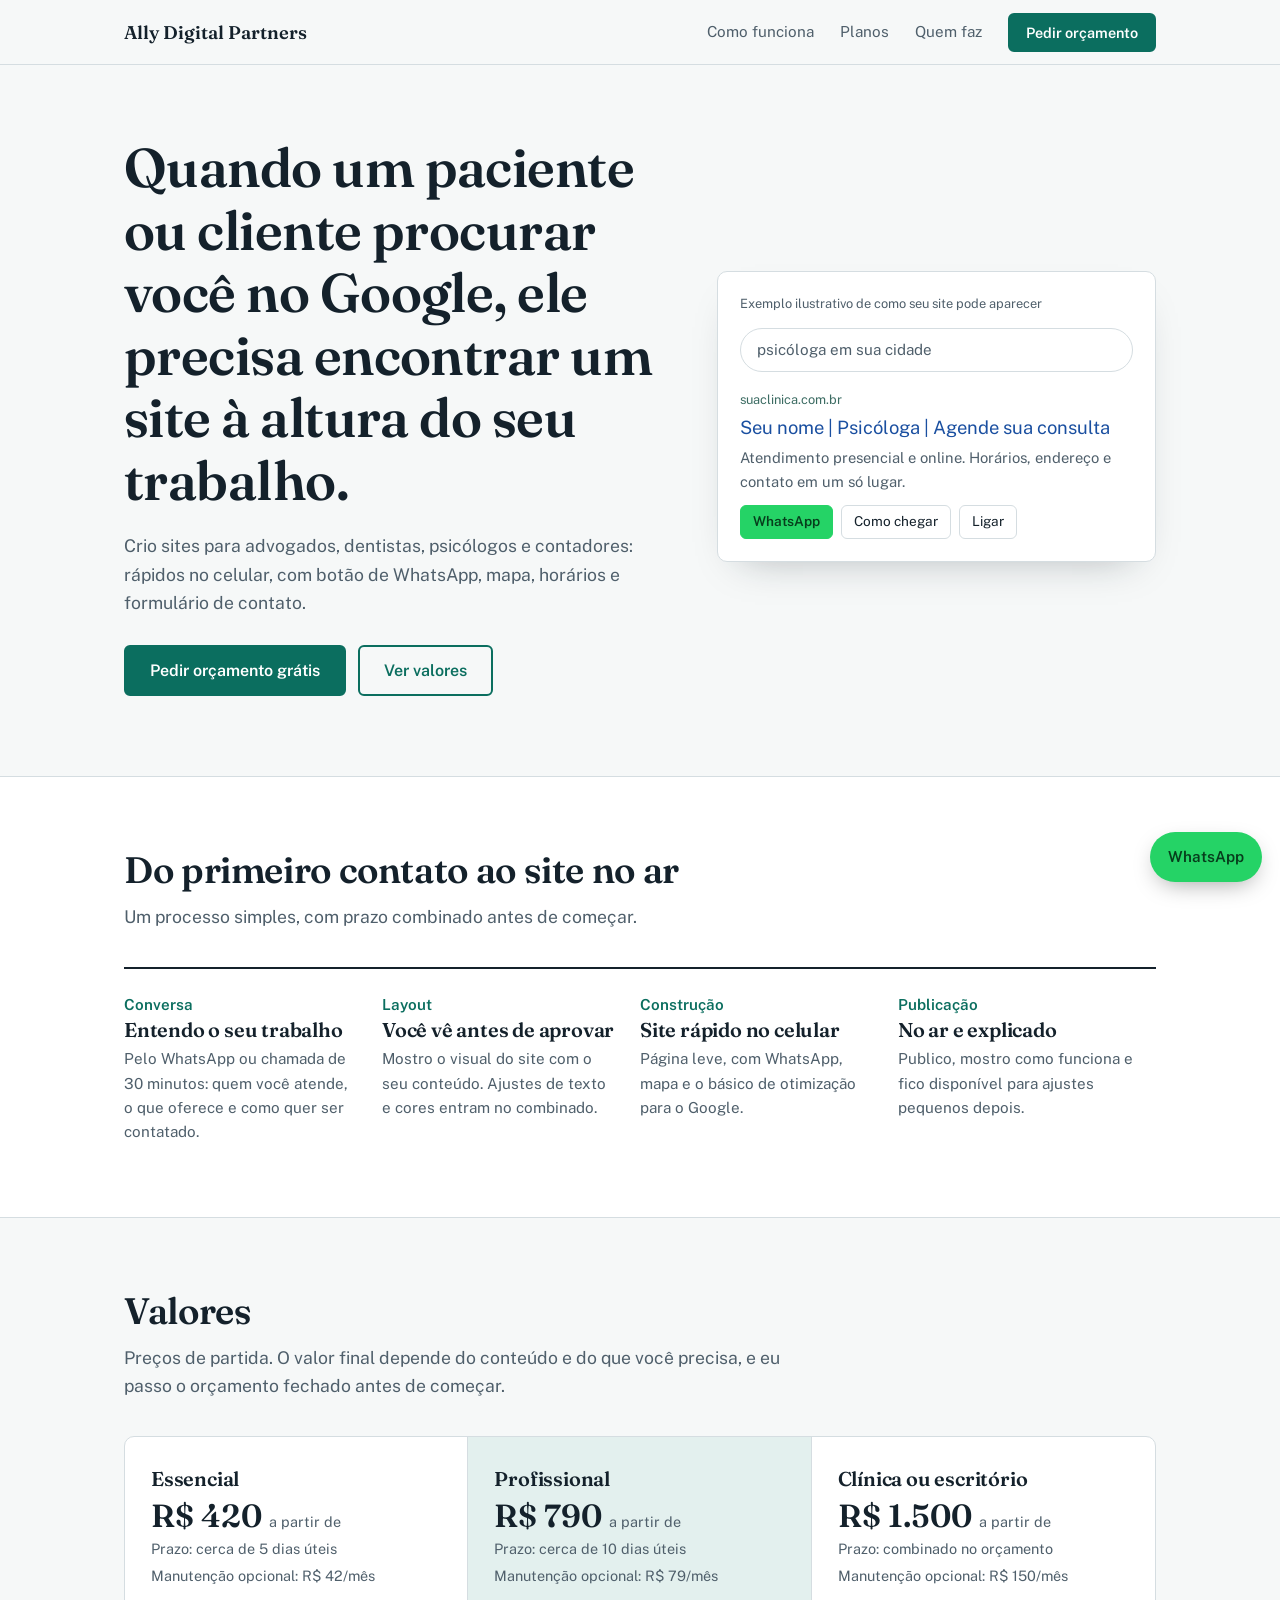
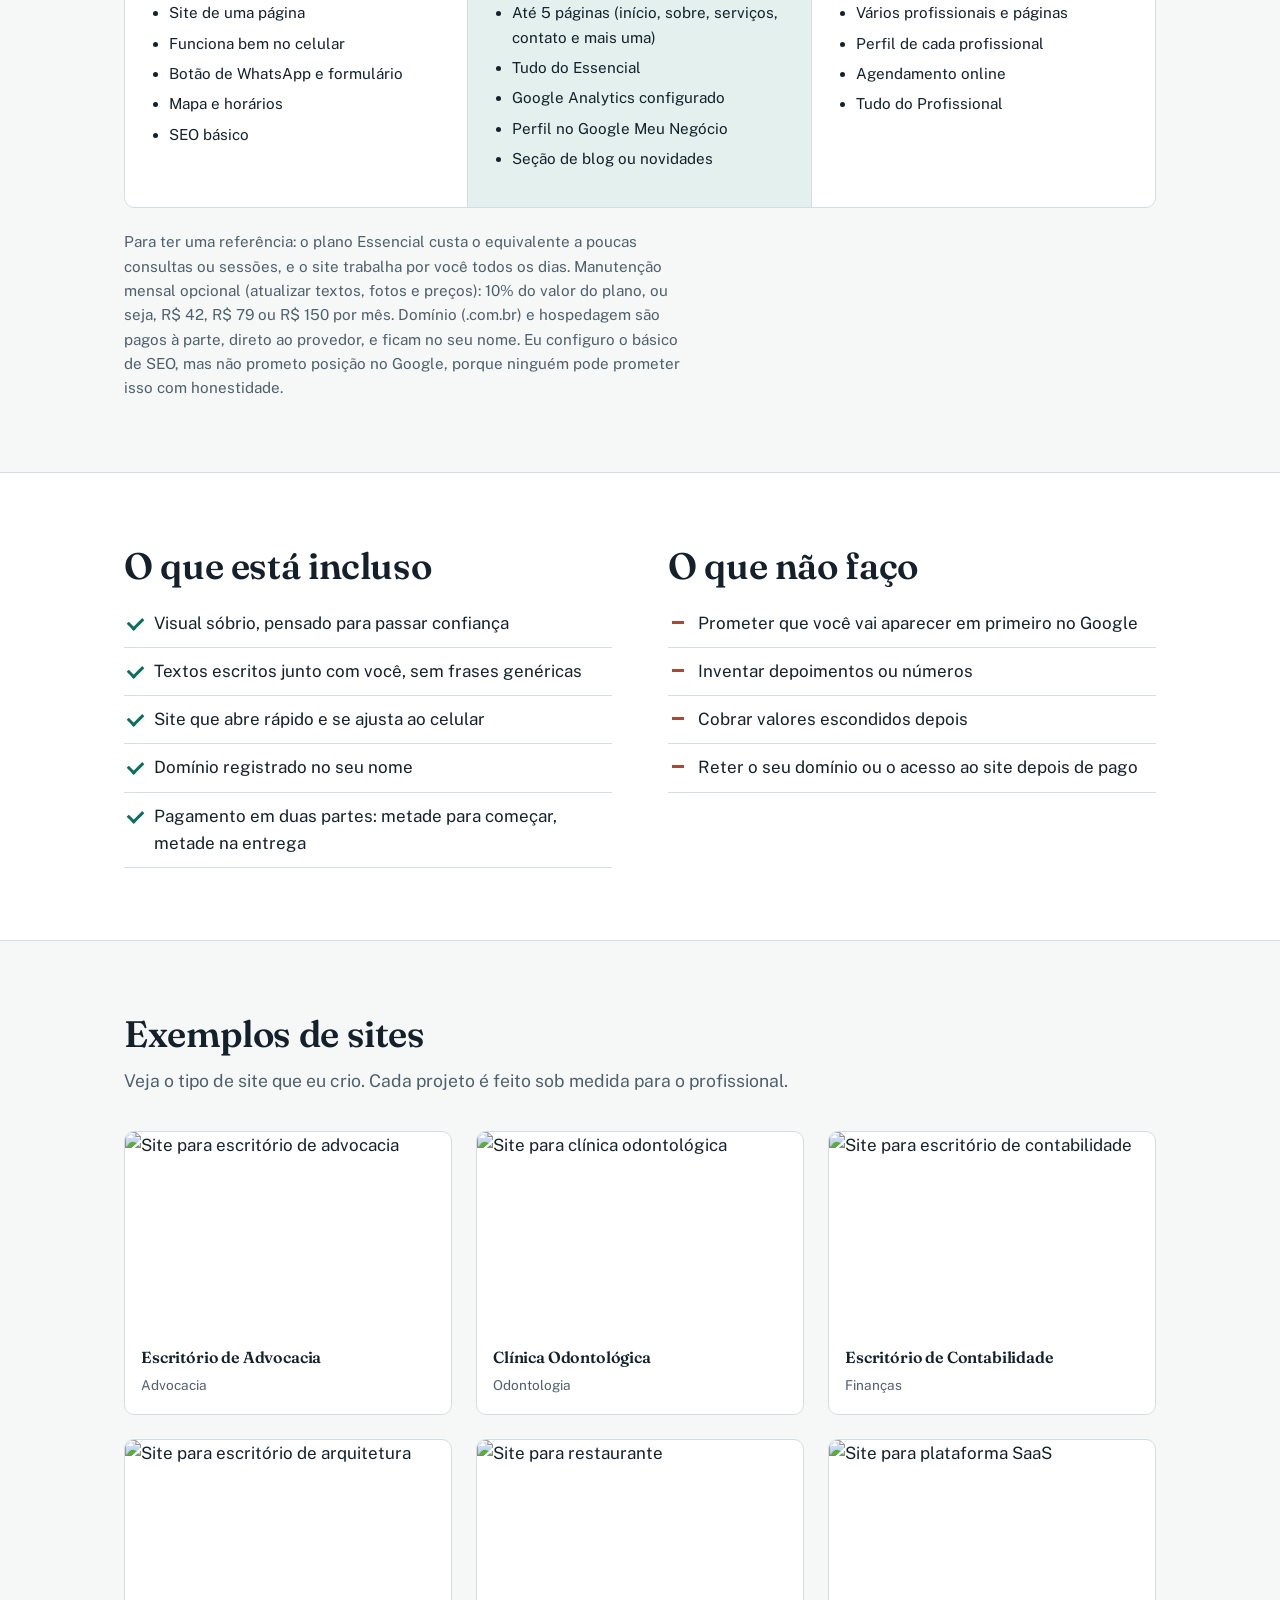
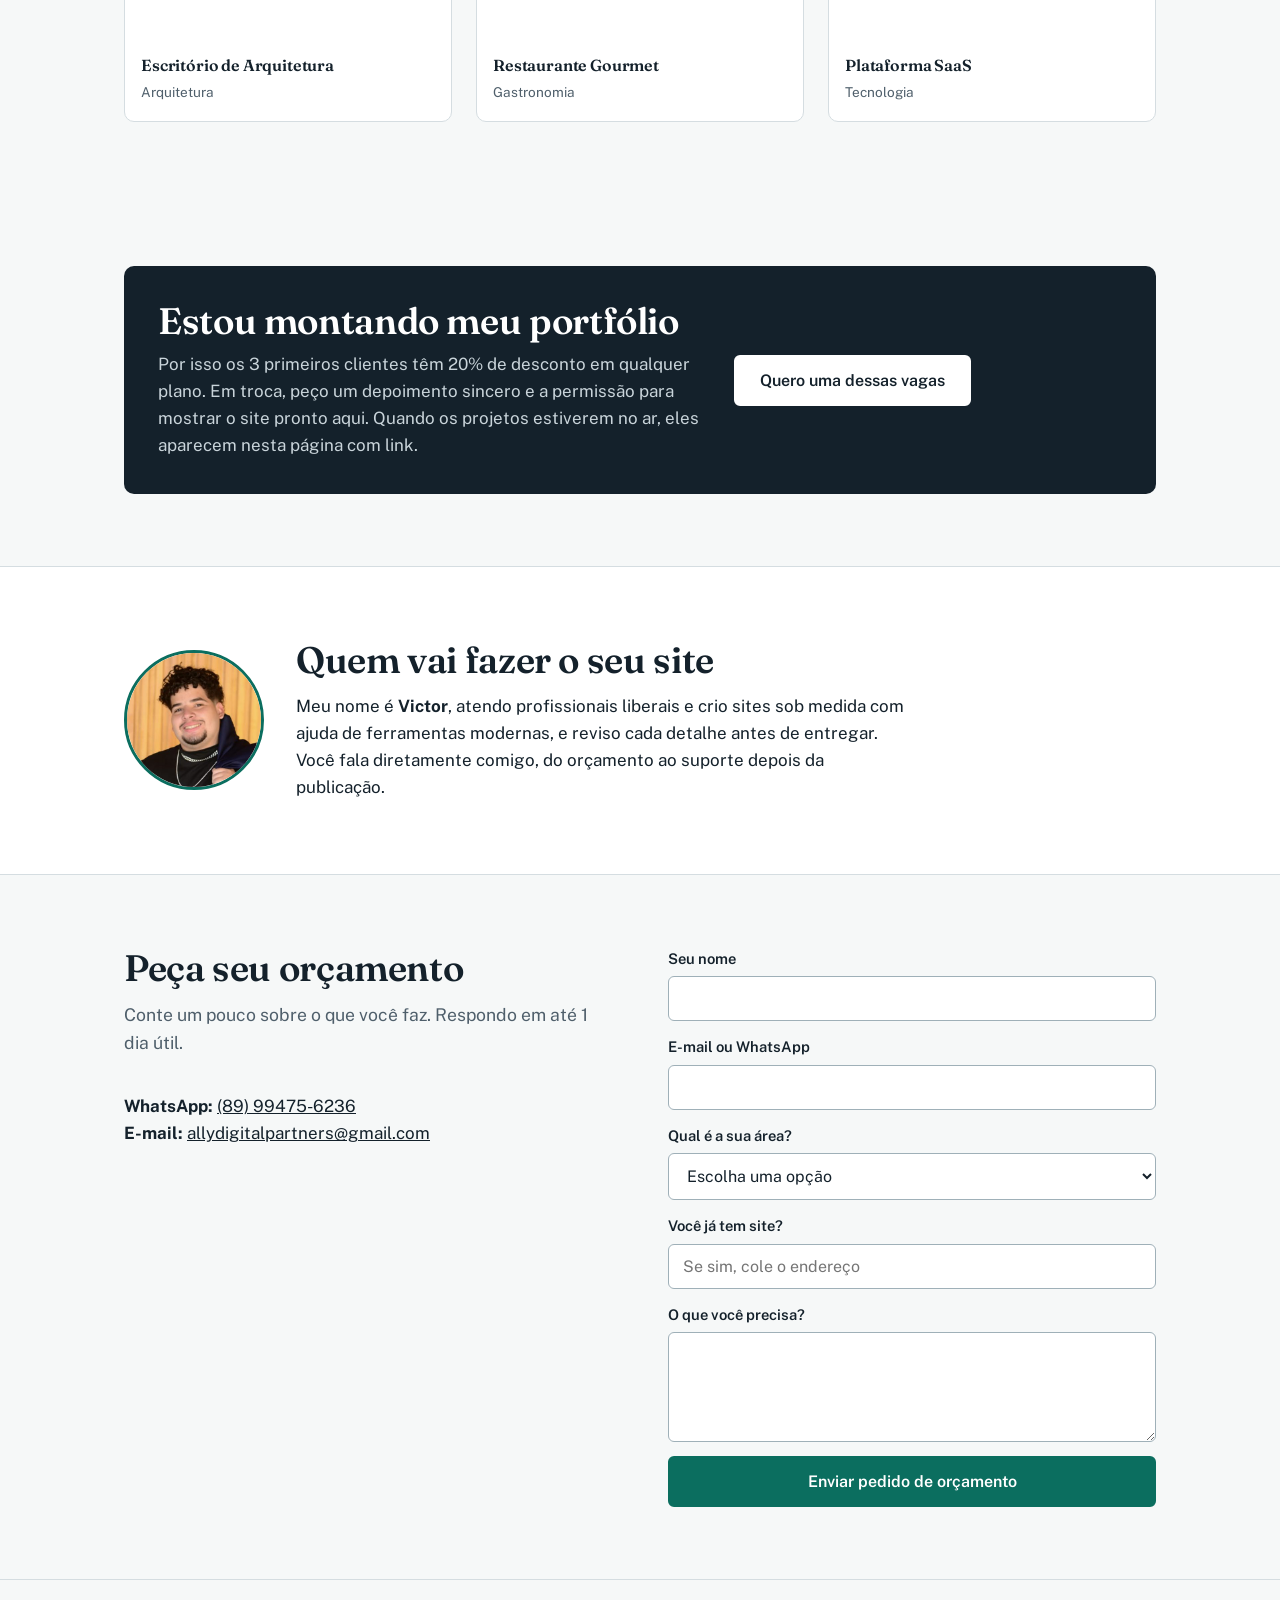
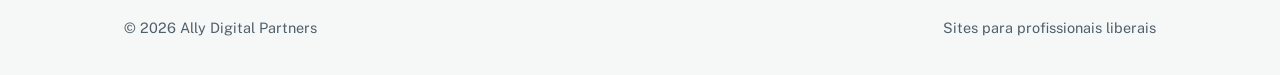
==== commit 7b28a62a: "update: atualizar index.html" ====
--- a/index.html
+++ b/index.html
@@ -9,7 +9,101 @@
 <link rel="preconnect" href="https://fonts.googleapis.com">
 <link rel="preconnect" href="https://fonts.gstatic.com" crossorigin>
 <link href="https://fonts.googleapis.com/css2?family=Fraunces:opsz,wght@9..144,500;9..144,600&family=Public+Sans:wght@400;500;600&display=swap" rel="stylesheet">
-<link rel="stylesheet" href="style.css">
+<style>
+:root{--paper:#F6F8F8;--white:#fff;--ink:#14212B;--muted:#4F5F6B;--line:#D5DDE1;--teal:#0B6E5F;--teal-d:#084F44;--tint:#E3F0EE;--serif:'Fraunces',Georgia,serif;--sans:'Public Sans',system-ui,sans-serif}
+*{box-sizing:border-box;margin:0}
+html{scroll-behavior:smooth}
+body{font:400 17px/1.6 var(--sans);color:var(--ink);background:var(--paper)}
+a{color:inherit}
+:focus-visible{outline:3px solid var(--teal);outline-offset:3px}
+.wrap{max-width:1080px;margin:0 auto;padding:0 24px}
+h1,h2,h3{font-family:var(--serif);font-weight:600;line-height:1.15;letter-spacing:-.01em}
+h1{font-size:clamp(2.1rem,5vw,3.4rem)}
+h2{font-size:clamp(1.6rem,3.4vw,2.3rem);margin-bottom:12px}
+h3{font-size:1.25rem;margin-bottom:6px}
+p{max-width:62ch}
+section{padding:72px 0}
+.band{background:var(--white);border-block:1px solid var(--line)}
+.lead{color:var(--muted);font-size:1.1rem;margin-bottom:36px}
+.btn{display:inline-block;padding:14px 24px;border-radius:6px;background:var(--teal);color:#fff;text-decoration:none;font-weight:600;border:2px solid var(--teal);cursor:pointer;font:600 1rem var(--sans)}
+.btn:hover{background:var(--teal-d);border-color:var(--teal-d)}
+.btn.ghost{background:transparent;color:var(--teal)}
+.btn.ghost:hover{background:var(--tint)}
+header{position:sticky;top:0;z-index:5;background:rgba(246,248,248,.94);backdrop-filter:blur(6px);border-bottom:1px solid var(--line)}
+header .wrap{display:flex;align-items:center;justify-content:space-between;height:64px}
+.logo{font:600 1.15rem var(--serif);text-decoration:none}
+nav{display:flex;gap:26px;align-items:center;font-size:.95rem}
+nav a{text-decoration:none;color:var(--muted)}
+nav a:hover{color:var(--ink)}
+nav .btn{padding:9px 16px;color:#fff;font-size:.9rem}
+.hero{padding:72px 0 80px}
+.hero .wrap{display:grid;grid-template-columns:1.1fr .9fr;gap:56px;align-items:center}
+.hero p.lead{margin:20px 0 28px}
+.cta-row{display:flex;gap:12px;flex-wrap:wrap}
+.serp{background:var(--white);border:1px solid var(--line);border-radius:10px;padding:22px;box-shadow:0 18px 40px -24px rgba(20,33,43,.35)}
+.serp small{display:block;color:var(--muted);font-size:.8rem;margin-bottom:14px}
+.q{border:1px solid var(--line);border-radius:999px;padding:9px 16px;font-size:.95rem;color:var(--muted);margin-bottom:18px}
+.res .url{font-size:.8rem;color:#3b6b62}
+.res .t{font-size:1.15rem;color:#1a4fa0;margin:2px 0 4px}
+.res .d{font-size:.92rem;color:var(--muted);max-width:none}
+.res .btns{display:flex;gap:8px;margin-top:12px;font-size:.85rem}
+.res .btns span{border:1px solid var(--line);border-radius:6px;padding:5px 12px}
+.res .btns span:first-child{background:#25D366;border-color:#25D366;color:#073d1c;font-weight:600}
+.steps{list-style:none;padding:0;display:grid;grid-template-columns:repeat(4,1fr);gap:0;border-top:2px solid var(--ink)}
+.steps li{padding:22px 22px 0 0}
+.steps b{font:600 .95rem var(--sans);color:var(--teal)}
+.steps p{font-size:.95rem;color:var(--muted)}
+.two{display:grid;grid-template-columns:1fr 1fr;gap:56px}
+.checks{list-style:none;padding:0}
+.checks li{padding:10px 0 10px 30px;border-bottom:1px solid var(--line);position:relative}
+.checks li::before{content:"";position:absolute;left:4px;top:17px;width:12px;height:7px;border-left:3px solid var(--teal);border-bottom:3px solid var(--teal);transform:rotate(-45deg)}
+.checks.no li::before{border:0;width:12px;height:3px;background:#a54a3a;transform:none;top:21px}
+.plans{display:grid;grid-template-columns:repeat(3,1fr);border:1px solid var(--line);border-radius:10px;background:var(--white)}
+.plan{padding:30px 26px;border-right:1px solid var(--line)}
+.plan:last-child{border-right:0}
+.plan.hl{background:var(--tint)}
+.plan .price{font:600 2rem var(--serif);margin:6px 0 2px}
+.plan .price small{font:400 .9rem var(--sans);color:var(--muted)}
+.plan .time{font-size:.9rem;color:var(--muted);margin-bottom:14px}
+.plan ul{padding-left:18px;font-size:.95rem}
+.plan li{margin-bottom:6px}
+.note{margin-top:22px;font-size:.95rem;color:var(--muted)}
+.offer{background:var(--ink);color:#fff;border-radius:10px;padding:34px;display:grid;grid-template-columns:1.4fr 1fr;gap:32px;align-items:center}
+.offer h2{color:#fff;margin-bottom:8px}
+.offer p{color:#C9D4DA}
+.offer .btn{background:#fff;color:var(--ink);border-color:#fff;justify-self:start}
+.gallery{display:grid;grid-template-columns:repeat(3,1fr);gap:24px}
+.gallery-item{border-radius:10px;overflow:hidden;border:1px solid var(--line);background:var(--white);transition:transform .3s,box-shadow .3s}
+.gallery-item:hover{transform:translateY(-6px);box-shadow:0 16px 40px -16px rgba(20,33,43,.25)}
+.gallery-item img{width:100%;height:200px;object-fit:cover;display:block}
+.gallery-info{padding:16px}
+.gallery-info h3{font-size:1rem;margin-bottom:4px}
+.gallery-info span{font-size:.85rem;color:var(--muted)}
+@media(max-width:860px){.gallery{grid-template-columns:1fr 1fr}}
+@media(max-width:520px){.gallery{grid-template-columns:1fr}}
+.who{display:grid;grid-template-columns:140px 1fr;gap:32px;align-items:center}
+.photo{width:140px;height:140px;border-radius:50%;overflow:hidden;border:3px solid var(--teal)}.photo img{width:100%;height:100%;object-fit:cover;display:block}
+form{display:grid;gap:14px}
+label{font-weight:600;font-size:.92rem;display:grid;gap:6px}
+input,select,textarea{font:400 1rem var(--sans);padding:12px 14px;border:1px solid #9fb0b8;border-radius:6px;background:#fff;color:var(--ink);width:100%}
+textarea{min-height:110px;resize:vertical}
+#ok{display:none;padding:14px;background:var(--tint);border-radius:6px;font-weight:600}
+#err{display:none;color:#a02d1f;font-weight:600}
+footer{padding:36px 0;border-top:1px solid var(--line);font-size:.9rem;color:var(--muted)}
+footer .wrap{display:flex;justify-content:space-between;gap:16px;flex-wrap:wrap}
+.wa{position:fixed;right:18px;bottom:18px;background:#25D366;color:#073d1c;font-weight:600;text-decoration:none;padding:13px 18px;border-radius:999px;box-shadow:0 8px 24px -8px rgba(0,0,0,.4);font-size:.95rem}
+@media(max-width:860px){
+ .hero .wrap,.two,.offer{grid-template-columns:1fr}
+ .steps{grid-template-columns:1fr 1fr}
+ .plans{grid-template-columns:1fr}
+ .plan{border-right:0;border-bottom:1px solid var(--line)}
+ .plan:last-child{border-bottom:0}
+ nav a:not(.btn){display:none}
+ .who{grid-template-columns:1fr}
+ section{padding:56px 0}
+}
+@media(prefers-reduced-motion:reduce){html{scroll-behavior:auto}}
+</style>
 </head>
 <body>
 
@@ -19,7 +113,6 @@
   <nav>
    <a href="#como">Como funciona</a>
    <a href="#planos">Planos</a>
-   <a href="#modelos">Modelos</a>
    <a href="#sobre">Quem faz</a>
    <a class="btn" href="#contato">Pedir orçamento</a>
   </nav>
@@ -36,7 +129,6 @@
    <div class="cta-row">
     <a class="btn" href="#contato">Pedir orçamento grátis</a>
     <a class="btn ghost" href="#planos">Ver valores</a>
-    <a class="btn ghost" href="#modelos">Ver modelos</a>
    </div>
   </div>
   <div class="serp" aria-label="Exemplo ilustrativo de resultado no Google">
@@ -117,7 +209,38 @@
  </div>
 </section>
 
-<section class="band" id="modelos"><div class="wrap"><h2>Veja como ficam os sites</h2><p class="lead">Nove modelos de demonstração, três por plano, cada um com um estilo próprio. Os profissionais e os textos são fictícios: servem para mostrar o que eu entrego. Clique para navegar.</p><h3 class="mh"><b>Plano Essencial · uma página</b> · a partir de R$ 420</h3><div class="mg"><a class="mc" style="--c:#C8A25E" href="modelos/essencial-advogado/index.html"><span>Advocacia trabalhista</span><b>Rafael Moura Advocacia</b><small>Ver modelo</small></a><a class="mc" style="--c:#4F7C62" href="modelos/essencial-psicologa/index.html"><span>Psicologia</span><b>Marina Costa</b><small>Ver modelo</small></a><a class="mc" style="--c:#1F4FD8" href="modelos/essencial-contador/index.html"><span>Contabilidade</span><b>Souza Contabilidade</b><small>Ver modelo</small></a></div><h3 class="mh"><b>Plano Profissional · 5 páginas</b> · a partir de R$ 790</h3><div class="mg"><a class="mc" style="--c:#08808B" href="modelos/profissional-dentista/index.html"><span>Odontologia</span><b>Dr. André Lima</b><small>Ver modelo</small></a><a class="mc" style="--c:#9B2C7A" href="modelos/profissional-nutricionista/index.html"><span>Nutrição</span><b>Camila Rocha</b><small>Ver modelo</small></a><a class="mc" style="--c:#D9480F" href="modelos/profissional-fisioterapeuta/index.html"><span>Fisioterapia</span><b>Bruno Alves</b><small>Ver modelo</small></a></div><h3 class="mh"><b>Plano Clínica ou escritório</b> · a partir de R$ 1.500</h3><div class="mg"><a class="mc" style="--c:#0B5FA5" href="modelos/clinica-medica/index.html"><span>Clínica médica</span><b>Clínica Vida Plena</b><small>Ver modelo</small></a><a class="mc" style="--c:#0F766E" href="modelos/clinica-veterinaria/index.html"><span>Clínica veterinária</span><b>Clínica Amigo Pet</b><small>Ver modelo</small></a><a class="mc" style="--c:#151515" href="modelos/escritorio-arquitetura/index.html"><span>Arquitetura</span><b>Studio Linha Arquitetos</b><small>Ver modelo</small></a></div></div></section>
+<section id="portfolio">
+ <div class="wrap">
+  <h2>Exemplos de sites</h2>
+  <p class="lead">Veja o tipo de site que eu crio. Cada projeto é feito sob medida para o profissional.</p>
+  <div class="gallery">
+   <div class="gallery-item">
+    <img src="mockup_law2.png" alt="Site para escritório de advocacia" loading="lazy">
+    <div class="gallery-info"><h3>Escritório de Advocacia</h3><span>Advocacia</span></div>
+   </div>
+   <div class="gallery-item">
+    <img src="mockup_dental2.png" alt="Site para clínica odontológica" loading="lazy">
+    <div class="gallery-info"><h3>Clínica Odontológica</h3><span>Odontologia</span></div>
+   </div>
+   <div class="gallery-item">
+    <img src="mockup_finance2.png" alt="Site para escritório de contabilidade" loading="lazy">
+    <div class="gallery-info"><h3>Escritório de Contabilidade</h3><span>Finanças</span></div>
+   </div>
+   <div class="gallery-item">
+    <img src="mockup_architecture.png" alt="Site para escritório de arquitetura" loading="lazy">
+    <div class="gallery-info"><h3>Escritório de Arquitetura</h3><span>Arquitetura</span></div>
+   </div>
+   <div class="gallery-item">
+    <img src="mockup_restaurant.png" alt="Site para restaurante" loading="lazy">
+    <div class="gallery-info"><h3>Restaurante Gourmet</h3><span>Gastronomia</span></div>
+   </div>
+   <div class="gallery-item">
+    <img src="mockup_saas.png" alt="Site para plataforma SaaS" loading="lazy">
+    <div class="gallery-info"><h3>Plataforma SaaS</h3><span>Tecnologia</span></div>
+   </div>
+  </div>
+ </div>
+</section>
 
 <section>
  <div class="wrap">
@@ -133,7 +256,7 @@
 
 <section class="band" id="sobre">
  <div class="wrap who">
-  <div class="photo"><img src="foto-victor.jpg" alt="Victor, responsável pela Ally Digital Partners" width="140" height="140"></div>
+  <div class="photo"><img src="[data-uri]" alt="Victor, responsável pela Ally Digital Partners" width="140" height="140"></div>
   <div>
    <h2>Quem vai fazer o seu site</h2>
    <p>Meu nome é <strong>Victor</strong>, atendo profissionais liberais e crio sites sob medida com ajuda de ferramentas modernas, e reviso cada detalhe antes de entregar. Você fala diretamente comigo, do orçamento ao suporte depois da publicação.</p>
@@ -178,6 +301,17 @@
 
 <a class="wa" href="https://wa.me/5589994756236?text=Ol%C3%A1!%20Quero%20um%20or%C3%A7amento%20de%20site." aria-label="Falar pelo WhatsApp">WhatsApp</a>
 
-<script src="script.js"></script>
+<script>
+document.getElementById('ano').textContent=new Date().getFullYear();
+var f=document.getElementById('f');
+f.addEventListener('submit',function(e){
+ e.preventDefault();
+ var ok=document.getElementById('ok'),er=document.getElementById('err');
+ ok.style.display=er.style.display='none';
+ fetch(f.action,{method:'POST',body:new FormData(f),headers:{Accept:'application/json'}})
+  .then(function(r){if(r.ok){f.reset();ok.style.display='block'}else{er.style.display='block'}})
+  .catch(function(){er.style.display='block'});
+});
+</script>
 </body>
 </html>
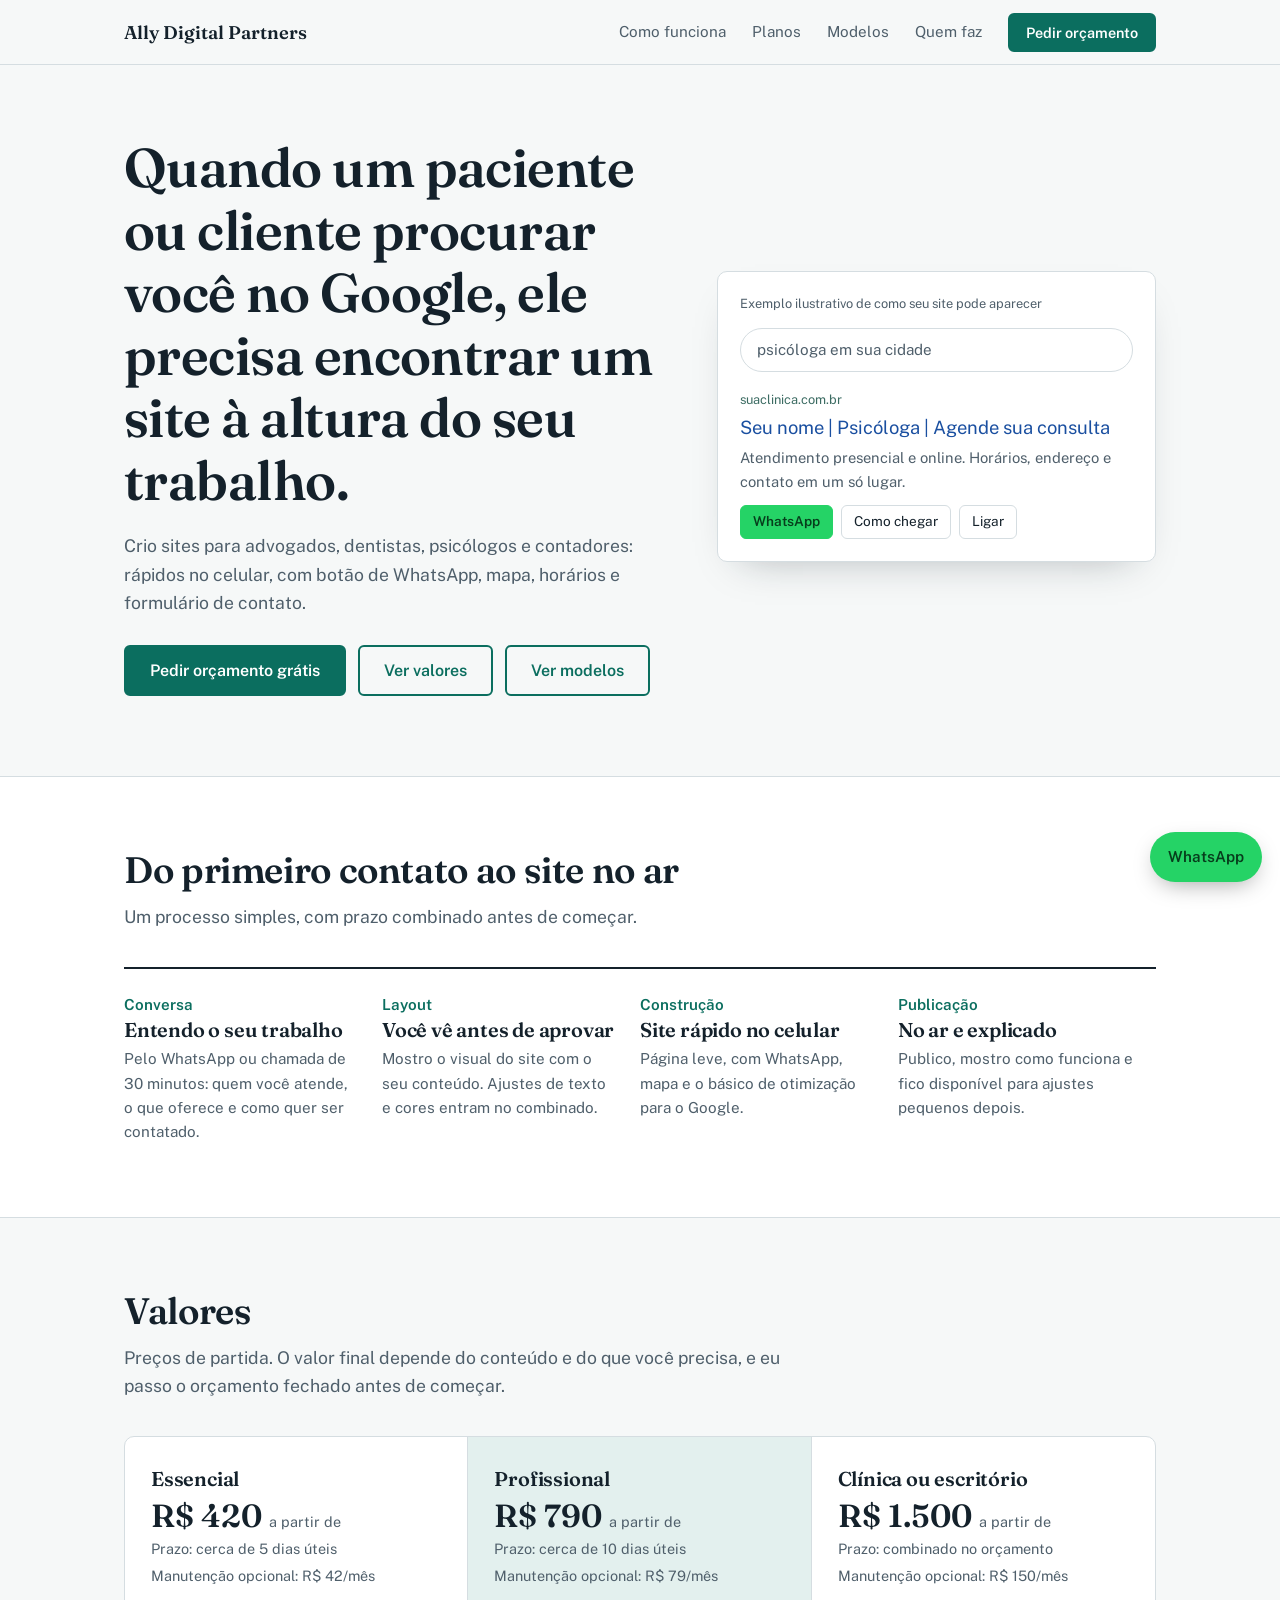
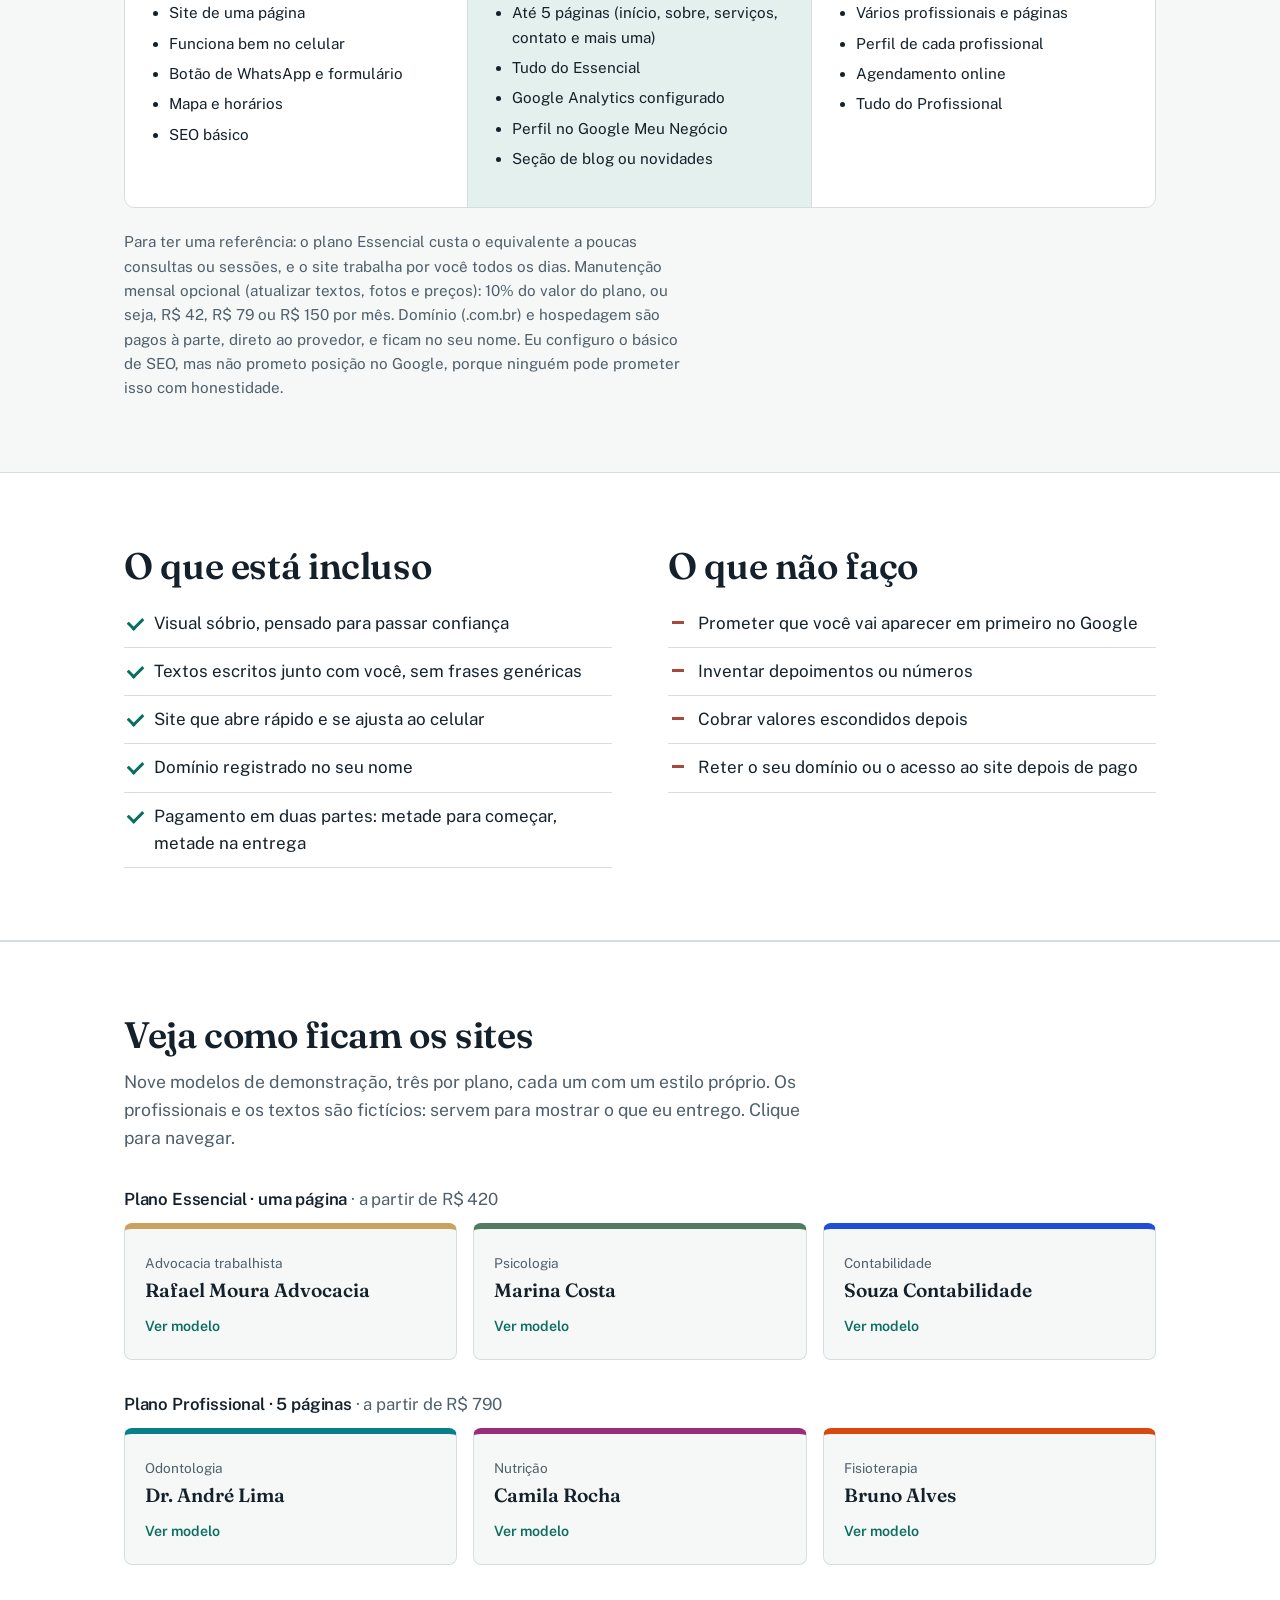
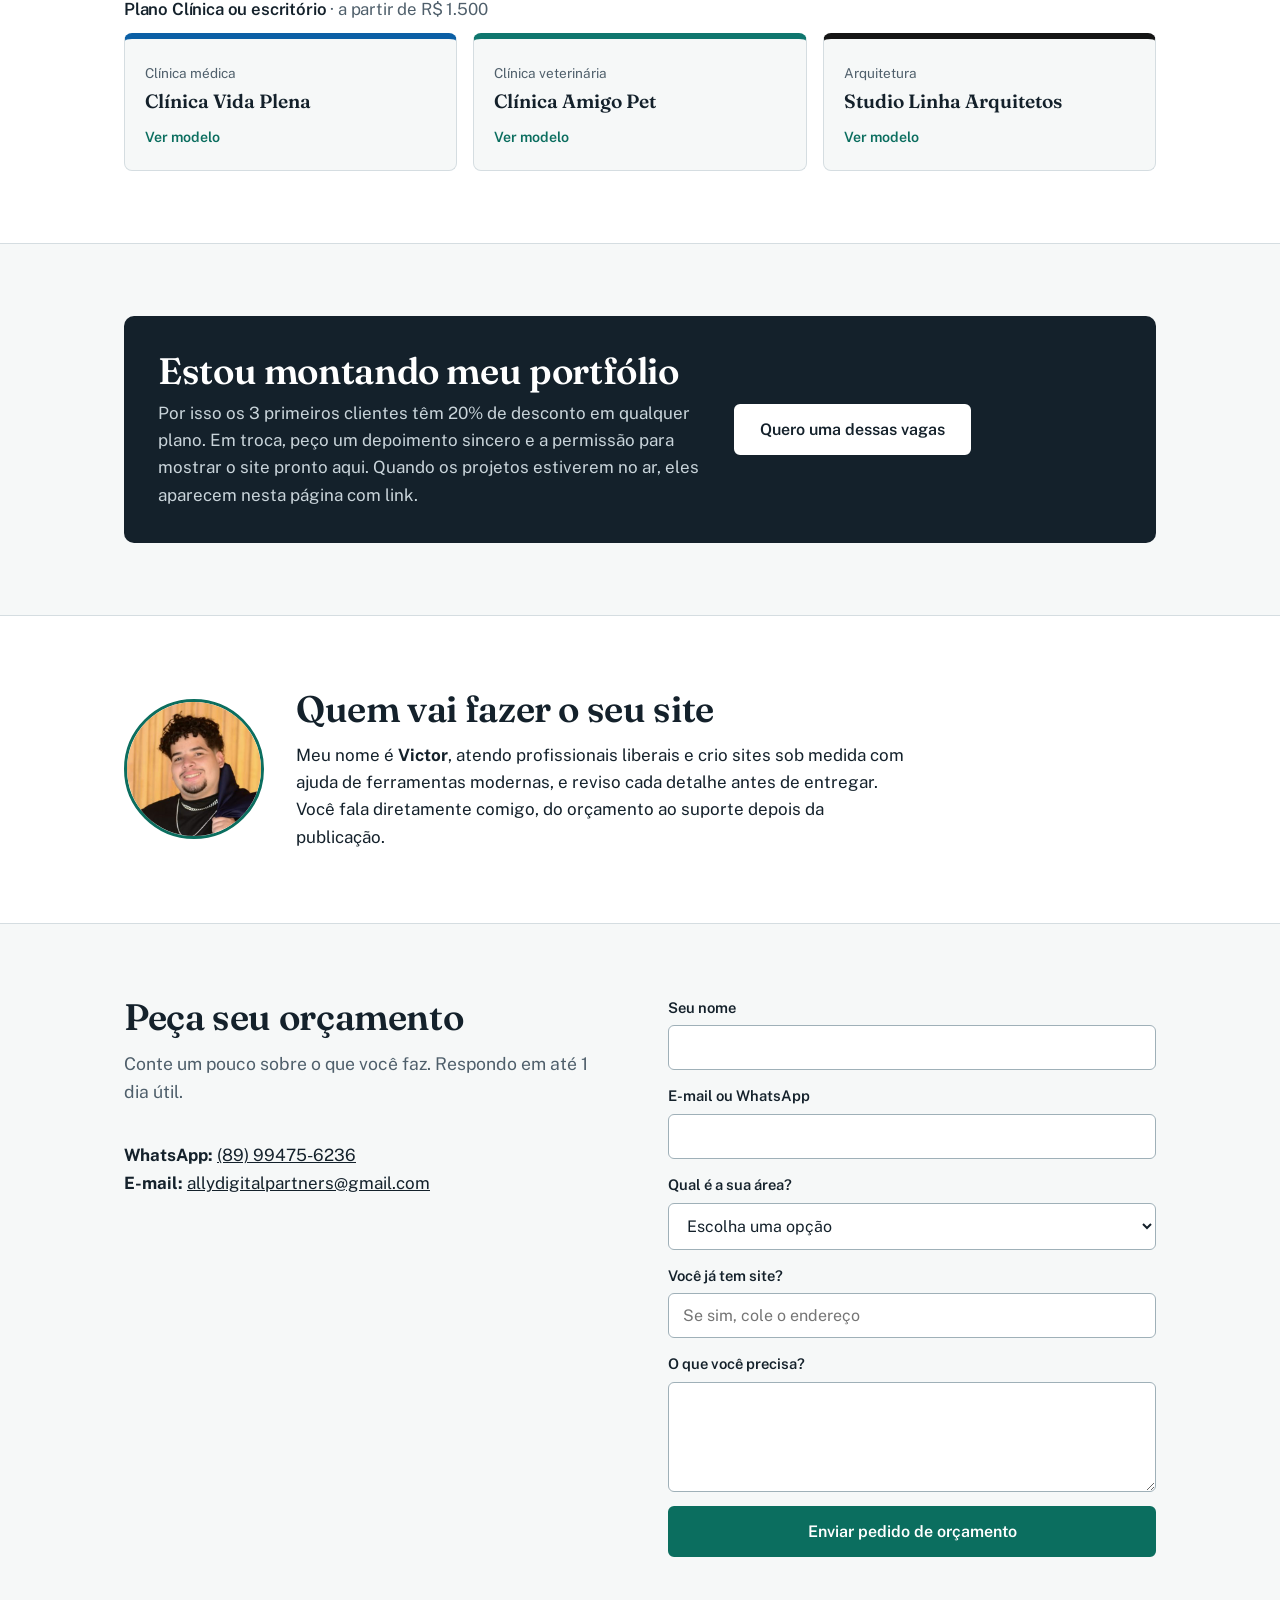
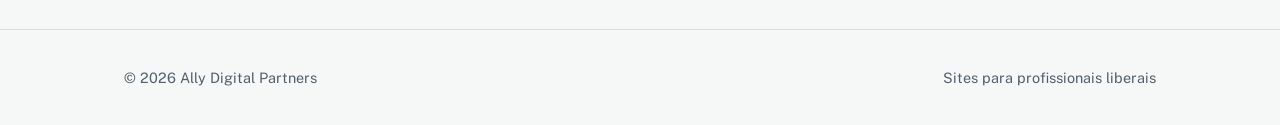
==== commit 56759ea6: "update: atualizar todos os arquivos do portfólio" ====
--- a/index.html
+++ b/index.html
@@ -9,101 +9,7 @@
 <link rel="preconnect" href="https://fonts.googleapis.com">
 <link rel="preconnect" href="https://fonts.gstatic.com" crossorigin>
 <link href="https://fonts.googleapis.com/css2?family=Fraunces:opsz,wght@9..144,500;9..144,600&family=Public+Sans:wght@400;500;600&display=swap" rel="stylesheet">
-<style>
-:root{--paper:#F6F8F8;--white:#fff;--ink:#14212B;--muted:#4F5F6B;--line:#D5DDE1;--teal:#0B6E5F;--teal-d:#084F44;--tint:#E3F0EE;--serif:'Fraunces',Georgia,serif;--sans:'Public Sans',system-ui,sans-serif}
-*{box-sizing:border-box;margin:0}
-html{scroll-behavior:smooth}
-body{font:400 17px/1.6 var(--sans);color:var(--ink);background:var(--paper)}
-a{color:inherit}
-:focus-visible{outline:3px solid var(--teal);outline-offset:3px}
-.wrap{max-width:1080px;margin:0 auto;padding:0 24px}
-h1,h2,h3{font-family:var(--serif);font-weight:600;line-height:1.15;letter-spacing:-.01em}
-h1{font-size:clamp(2.1rem,5vw,3.4rem)}
-h2{font-size:clamp(1.6rem,3.4vw,2.3rem);margin-bottom:12px}
-h3{font-size:1.25rem;margin-bottom:6px}
-p{max-width:62ch}
-section{padding:72px 0}
-.band{background:var(--white);border-block:1px solid var(--line)}
-.lead{color:var(--muted);font-size:1.1rem;margin-bottom:36px}
-.btn{display:inline-block;padding:14px 24px;border-radius:6px;background:var(--teal);color:#fff;text-decoration:none;font-weight:600;border:2px solid var(--teal);cursor:pointer;font:600 1rem var(--sans)}
-.btn:hover{background:var(--teal-d);border-color:var(--teal-d)}
-.btn.ghost{background:transparent;color:var(--teal)}
-.btn.ghost:hover{background:var(--tint)}
-header{position:sticky;top:0;z-index:5;background:rgba(246,248,248,.94);backdrop-filter:blur(6px);border-bottom:1px solid var(--line)}
-header .wrap{display:flex;align-items:center;justify-content:space-between;height:64px}
-.logo{font:600 1.15rem var(--serif);text-decoration:none}
-nav{display:flex;gap:26px;align-items:center;font-size:.95rem}
-nav a{text-decoration:none;color:var(--muted)}
-nav a:hover{color:var(--ink)}
-nav .btn{padding:9px 16px;color:#fff;font-size:.9rem}
-.hero{padding:72px 0 80px}
-.hero .wrap{display:grid;grid-template-columns:1.1fr .9fr;gap:56px;align-items:center}
-.hero p.lead{margin:20px 0 28px}
-.cta-row{display:flex;gap:12px;flex-wrap:wrap}
-.serp{background:var(--white);border:1px solid var(--line);border-radius:10px;padding:22px;box-shadow:0 18px 40px -24px rgba(20,33,43,.35)}
-.serp small{display:block;color:var(--muted);font-size:.8rem;margin-bottom:14px}
-.q{border:1px solid var(--line);border-radius:999px;padding:9px 16px;font-size:.95rem;color:var(--muted);margin-bottom:18px}
-.res .url{font-size:.8rem;color:#3b6b62}
-.res .t{font-size:1.15rem;color:#1a4fa0;margin:2px 0 4px}
-.res .d{font-size:.92rem;color:var(--muted);max-width:none}
-.res .btns{display:flex;gap:8px;margin-top:12px;font-size:.85rem}
-.res .btns span{border:1px solid var(--line);border-radius:6px;padding:5px 12px}
-.res .btns span:first-child{background:#25D366;border-color:#25D366;color:#073d1c;font-weight:600}
-.steps{list-style:none;padding:0;display:grid;grid-template-columns:repeat(4,1fr);gap:0;border-top:2px solid var(--ink)}
-.steps li{padding:22px 22px 0 0}
-.steps b{font:600 .95rem var(--sans);color:var(--teal)}
-.steps p{font-size:.95rem;color:var(--muted)}
-.two{display:grid;grid-template-columns:1fr 1fr;gap:56px}
-.checks{list-style:none;padding:0}
-.checks li{padding:10px 0 10px 30px;border-bottom:1px solid var(--line);position:relative}
-.checks li::before{content:"";position:absolute;left:4px;top:17px;width:12px;height:7px;border-left:3px solid var(--teal);border-bottom:3px solid var(--teal);transform:rotate(-45deg)}
-.checks.no li::before{border:0;width:12px;height:3px;background:#a54a3a;transform:none;top:21px}
-.plans{display:grid;grid-template-columns:repeat(3,1fr);border:1px solid var(--line);border-radius:10px;background:var(--white)}
-.plan{padding:30px 26px;border-right:1px solid var(--line)}
-.plan:last-child{border-right:0}
-.plan.hl{background:var(--tint)}
-.plan .price{font:600 2rem var(--serif);margin:6px 0 2px}
-.plan .price small{font:400 .9rem var(--sans);color:var(--muted)}
-.plan .time{font-size:.9rem;color:var(--muted);margin-bottom:14px}
-.plan ul{padding-left:18px;font-size:.95rem}
-.plan li{margin-bottom:6px}
-.note{margin-top:22px;font-size:.95rem;color:var(--muted)}
-.offer{background:var(--ink);color:#fff;border-radius:10px;padding:34px;display:grid;grid-template-columns:1.4fr 1fr;gap:32px;align-items:center}
-.offer h2{color:#fff;margin-bottom:8px}
-.offer p{color:#C9D4DA}
-.offer .btn{background:#fff;color:var(--ink);border-color:#fff;justify-self:start}
-.gallery{display:grid;grid-template-columns:repeat(3,1fr);gap:24px}
-.gallery-item{border-radius:10px;overflow:hidden;border:1px solid var(--line);background:var(--white);transition:transform .3s,box-shadow .3s}
-.gallery-item:hover{transform:translateY(-6px);box-shadow:0 16px 40px -16px rgba(20,33,43,.25)}
-.gallery-item img{width:100%;height:200px;object-fit:cover;display:block}
-.gallery-info{padding:16px}
-.gallery-info h3{font-size:1rem;margin-bottom:4px}
-.gallery-info span{font-size:.85rem;color:var(--muted)}
-@media(max-width:860px){.gallery{grid-template-columns:1fr 1fr}}
-@media(max-width:520px){.gallery{grid-template-columns:1fr}}
-.who{display:grid;grid-template-columns:140px 1fr;gap:32px;align-items:center}
-.photo{width:140px;height:140px;border-radius:50%;overflow:hidden;border:3px solid var(--teal)}.photo img{width:100%;height:100%;object-fit:cover;display:block}
-form{display:grid;gap:14px}
-label{font-weight:600;font-size:.92rem;display:grid;gap:6px}
-input,select,textarea{font:400 1rem var(--sans);padding:12px 14px;border:1px solid #9fb0b8;border-radius:6px;background:#fff;color:var(--ink);width:100%}
-textarea{min-height:110px;resize:vertical}
-#ok{display:none;padding:14px;background:var(--tint);border-radius:6px;font-weight:600}
-#err{display:none;color:#a02d1f;font-weight:600}
-footer{padding:36px 0;border-top:1px solid var(--line);font-size:.9rem;color:var(--muted)}
-footer .wrap{display:flex;justify-content:space-between;gap:16px;flex-wrap:wrap}
-.wa{position:fixed;right:18px;bottom:18px;background:#25D366;color:#073d1c;font-weight:600;text-decoration:none;padding:13px 18px;border-radius:999px;box-shadow:0 8px 24px -8px rgba(0,0,0,.4);font-size:.95rem}
-@media(max-width:860px){
- .hero .wrap,.two,.offer{grid-template-columns:1fr}
- .steps{grid-template-columns:1fr 1fr}
- .plans{grid-template-columns:1fr}
- .plan{border-right:0;border-bottom:1px solid var(--line)}
- .plan:last-child{border-bottom:0}
- nav a:not(.btn){display:none}
- .who{grid-template-columns:1fr}
- section{padding:56px 0}
-}
-@media(prefers-reduced-motion:reduce){html{scroll-behavior:auto}}
-</style>
+<link rel="stylesheet" href="style.css">
 </head>
 <body>
 
@@ -113,6 +19,7 @@
   <nav>
    <a href="#como">Como funciona</a>
    <a href="#planos">Planos</a>
+   <a href="#modelos">Modelos</a>
    <a href="#sobre">Quem faz</a>
    <a class="btn" href="#contato">Pedir orçamento</a>
   </nav>
@@ -129,6 +36,7 @@
    <div class="cta-row">
     <a class="btn" href="#contato">Pedir orçamento grátis</a>
     <a class="btn ghost" href="#planos">Ver valores</a>
+    <a class="btn ghost" href="#modelos">Ver modelos</a>
    </div>
   </div>
   <div class="serp" aria-label="Exemplo ilustrativo de resultado no Google">
@@ -209,38 +117,7 @@
  </div>
 </section>
 
-<section id="portfolio">
- <div class="wrap">
-  <h2>Exemplos de sites</h2>
-  <p class="lead">Veja o tipo de site que eu crio. Cada projeto é feito sob medida para o profissional.</p>
-  <div class="gallery">
-   <div class="gallery-item">
-    <img src="mockup_law2.png" alt="Site para escritório de advocacia" loading="lazy">
-    <div class="gallery-info"><h3>Escritório de Advocacia</h3><span>Advocacia</span></div>
-   </div>
-   <div class="gallery-item">
-    <img src="mockup_dental2.png" alt="Site para clínica odontológica" loading="lazy">
-    <div class="gallery-info"><h3>Clínica Odontológica</h3><span>Odontologia</span></div>
-   </div>
-   <div class="gallery-item">
-    <img src="mockup_finance2.png" alt="Site para escritório de contabilidade" loading="lazy">
-    <div class="gallery-info"><h3>Escritório de Contabilidade</h3><span>Finanças</span></div>
-   </div>
-   <div class="gallery-item">
-    <img src="mockup_architecture.png" alt="Site para escritório de arquitetura" loading="lazy">
-    <div class="gallery-info"><h3>Escritório de Arquitetura</h3><span>Arquitetura</span></div>
-   </div>
-   <div class="gallery-item">
-    <img src="mockup_restaurant.png" alt="Site para restaurante" loading="lazy">
-    <div class="gallery-info"><h3>Restaurante Gourmet</h3><span>Gastronomia</span></div>
-   </div>
-   <div class="gallery-item">
-    <img src="mockup_saas.png" alt="Site para plataforma SaaS" loading="lazy">
-    <div class="gallery-info"><h3>Plataforma SaaS</h3><span>Tecnologia</span></div>
-   </div>
-  </div>
- </div>
-</section>
+<section class="band" id="modelos"><div class="wrap"><h2>Veja como ficam os sites</h2><p class="lead">Nove modelos de demonstração, três por plano, cada um com um estilo próprio. Os profissionais e os textos são fictícios: servem para mostrar o que eu entrego. Clique para navegar.</p><h3 class="mh"><b>Plano Essencial · uma página</b> · a partir de R$ 420</h3><div class="mg"><a class="mc" style="--c:#C8A25E" href="modelos/essencial-advogado/index.html"><span>Advocacia trabalhista</span><b>Rafael Moura Advocacia</b><small>Ver modelo</small></a><a class="mc" style="--c:#4F7C62" href="modelos/essencial-psicologa/index.html"><span>Psicologia</span><b>Marina Costa</b><small>Ver modelo</small></a><a class="mc" style="--c:#1F4FD8" href="modelos/essencial-contador/index.html"><span>Contabilidade</span><b>Souza Contabilidade</b><small>Ver modelo</small></a></div><h3 class="mh"><b>Plano Profissional · 5 páginas</b> · a partir de R$ 790</h3><div class="mg"><a class="mc" style="--c:#08808B" href="modelos/profissional-dentista/index.html"><span>Odontologia</span><b>Dr. André Lima</b><small>Ver modelo</small></a><a class="mc" style="--c:#9B2C7A" href="modelos/profissional-nutricionista/index.html"><span>Nutrição</span><b>Camila Rocha</b><small>Ver modelo</small></a><a class="mc" style="--c:#D9480F" href="modelos/profissional-fisioterapeuta/index.html"><span>Fisioterapia</span><b>Bruno Alves</b><small>Ver modelo</small></a></div><h3 class="mh"><b>Plano Clínica ou escritório</b> · a partir de R$ 1.500</h3><div class="mg"><a class="mc" style="--c:#0B5FA5" href="modelos/clinica-medica/index.html"><span>Clínica médica</span><b>Clínica Vida Plena</b><small>Ver modelo</small></a><a class="mc" style="--c:#0F766E" href="modelos/clinica-veterinaria/index.html"><span>Clínica veterinária</span><b>Clínica Amigo Pet</b><small>Ver modelo</small></a><a class="mc" style="--c:#151515" href="modelos/escritorio-arquitetura/index.html"><span>Arquitetura</span><b>Studio Linha Arquitetos</b><small>Ver modelo</small></a></div></div></section>
 
 <section>
  <div class="wrap">
@@ -256,7 +133,7 @@
 
 <section class="band" id="sobre">
  <div class="wrap who">
-  <div class="photo"><img src="[data-uri]" alt="Victor, responsável pela Ally Digital Partners" width="140" height="140"></div>
+  <div class="photo"><img src="foto-victor.jpg" alt="Victor, responsável pela Ally Digital Partners" width="140" height="140"></div>
   <div>
    <h2>Quem vai fazer o seu site</h2>
    <p>Meu nome é <strong>Victor</strong>, atendo profissionais liberais e crio sites sob medida com ajuda de ferramentas modernas, e reviso cada detalhe antes de entregar. Você fala diretamente comigo, do orçamento ao suporte depois da publicação.</p>
@@ -301,17 +178,6 @@
 
 <a class="wa" href="https://wa.me/5589994756236?text=Ol%C3%A1!%20Quero%20um%20or%C3%A7amento%20de%20site." aria-label="Falar pelo WhatsApp">WhatsApp</a>
 
-<script>
-document.getElementById('ano').textContent=new Date().getFullYear();
-var f=document.getElementById('f');
-f.addEventListener('submit',function(e){
- e.preventDefault();
- var ok=document.getElementById('ok'),er=document.getElementById('err');
- ok.style.display=er.style.display='none';
- fetch(f.action,{method:'POST',body:new FormData(f),headers:{Accept:'application/json'}})
-  .then(function(r){if(r.ok){f.reset();ok.style.display='block'}else{er.style.display='block'}})
-  .catch(function(){er.style.display='block'});
-});
-</script>
+<script src="script.js"></script>
 </body>
 </html>
--- a/style.css
+++ b/style.css
@@ -0,0 +1,93 @@
+:root{--paper:#F6F8F8;--white:#fff;--ink:#14212B;--muted:#4F5F6B;--line:#D5DDE1;--teal:#0B6E5F;--teal-d:#084F44;--tint:#E3F0EE;--serif:'Fraunces',Georgia,serif;--sans:'Public Sans',system-ui,sans-serif}
+*{box-sizing:border-box;margin:0}
+html{scroll-behavior:smooth}
+body{font:400 17px/1.6 var(--sans);color:var(--ink);background:var(--paper)}
+a{color:inherit}
+:focus-visible{outline:3px solid var(--teal);outline-offset:3px}
+.wrap{max-width:1080px;margin:0 auto;padding:0 24px}
+h1,h2,h3{font-family:var(--serif);font-weight:600;line-height:1.15;letter-spacing:-.01em}
+h1{font-size:clamp(2.1rem,5vw,3.4rem)}
+h2{font-size:clamp(1.6rem,3.4vw,2.3rem);margin-bottom:12px}
+h3{font-size:1.25rem;margin-bottom:6px}
+p{max-width:62ch}
+section{padding:72px 0}
+.band{background:var(--white);border-block:1px solid var(--line)}
+.lead{color:var(--muted);font-size:1.1rem;margin-bottom:36px}
+.btn{display:inline-block;padding:14px 24px;border-radius:6px;background:var(--teal);color:#fff;text-decoration:none;font-weight:600;border:2px solid var(--teal);cursor:pointer;font:600 1rem var(--sans)}
+.btn:hover{background:var(--teal-d);border-color:var(--teal-d)}
+.btn.ghost{background:transparent;color:var(--teal)}
+.btn.ghost:hover{background:var(--tint)}
+header{position:sticky;top:0;z-index:5;background:rgba(246,248,248,.94);backdrop-filter:blur(6px);border-bottom:1px solid var(--line)}
+header .wrap{display:flex;align-items:center;justify-content:space-between;height:64px}
+.logo{font:600 1.15rem var(--serif);text-decoration:none}
+nav{display:flex;gap:26px;align-items:center;font-size:.95rem}
+nav a{text-decoration:none;color:var(--muted)}
+nav a:hover{color:var(--ink)}
+nav .btn{padding:9px 16px;color:#fff;font-size:.9rem}
+.hero{padding:72px 0 80px}
+.hero .wrap{display:grid;grid-template-columns:1.1fr .9fr;gap:56px;align-items:center}
+.hero p.lead{margin:20px 0 28px}
+.cta-row{display:flex;gap:12px;flex-wrap:wrap}
+.serp{background:var(--white);border:1px solid var(--line);border-radius:10px;padding:22px;box-shadow:0 18px 40px -24px rgba(20,33,43,.35)}
+.serp small{display:block;color:var(--muted);font-size:.8rem;margin-bottom:14px}
+.q{border:1px solid var(--line);border-radius:999px;padding:9px 16px;font-size:.95rem;color:var(--muted);margin-bottom:18px}
+.res .url{font-size:.8rem;color:#3b6b62}
+.res .t{font-size:1.15rem;color:#1a4fa0;margin:2px 0 4px}
+.res .d{font-size:.92rem;color:var(--muted);max-width:none}
+.res .btns{display:flex;gap:8px;margin-top:12px;font-size:.85rem}
+.res .btns span{border:1px solid var(--line);border-radius:6px;padding:5px 12px}
+.res .btns span:first-child{background:#25D366;border-color:#25D366;color:#073d1c;font-weight:600}
+.steps{list-style:none;padding:0;display:grid;grid-template-columns:repeat(4,1fr);gap:0;border-top:2px solid var(--ink)}
+.steps li{padding:22px 22px 0 0}
+.steps b{font:600 .95rem var(--sans);color:var(--teal)}
+.steps p{font-size:.95rem;color:var(--muted)}
+.two{display:grid;grid-template-columns:1fr 1fr;gap:56px}
+.checks{list-style:none;padding:0}
+.checks li{padding:10px 0 10px 30px;border-bottom:1px solid var(--line);position:relative}
+.checks li::before{content:"";position:absolute;left:4px;top:17px;width:12px;height:7px;border-left:3px solid var(--teal);border-bottom:3px solid var(--teal);transform:rotate(-45deg)}
+.checks.no li::before{border:0;width:12px;height:3px;background:#a54a3a;transform:none;top:21px}
+.plans{display:grid;grid-template-columns:repeat(3,1fr);border:1px solid var(--line);border-radius:10px;background:var(--white)}
+.plan{padding:30px 26px;border-right:1px solid var(--line)}
+.plan:last-child{border-right:0}
+.plan.hl{background:var(--tint)}
+.plan .price{font:600 2rem var(--serif);margin:6px 0 2px}
+.plan .price small{font:400 .9rem var(--sans);color:var(--muted)}
+.plan .time{font-size:.9rem;color:var(--muted);margin-bottom:14px}
+.plan ul{padding-left:18px;font-size:.95rem}
+.plan li{margin-bottom:6px}
+.note{margin-top:22px;font-size:.95rem;color:var(--muted)}
+.offer{background:var(--ink);color:#fff;border-radius:10px;padding:34px;display:grid;grid-template-columns:1.4fr 1fr;gap:32px;align-items:center}
+.offer h2{color:#fff;margin-bottom:8px}
+.offer p{color:#C9D4DA}
+.offer .btn{background:#fff;color:var(--ink);border-color:#fff;justify-self:start}
+.who{display:grid;grid-template-columns:140px 1fr;gap:32px;align-items:center}
+.photo{width:140px;height:140px;border-radius:50%;overflow:hidden;border:3px solid var(--teal)}
+.photo img{width:100%;height:100%;object-fit:cover;display:block}
+form{display:grid;gap:14px}
+label{font-weight:600;font-size:.92rem;display:grid;gap:6px}
+input,select,textarea{font:400 1rem var(--sans);padding:12px 14px;border:1px solid #9fb0b8;border-radius:6px;background:#fff;color:var(--ink);width:100%}
+textarea{min-height:110px;resize:vertical}
+#ok{display:none;padding:14px;background:var(--tint);border-radius:6px;font-weight:600}
+#err{display:none;color:#a02d1f;font-weight:600}
+footer{padding:36px 0;border-top:1px solid var(--line);font-size:.9rem;color:var(--muted)}
+footer .wrap{display:flex;justify-content:space-between;gap:16px;flex-wrap:wrap}
+.wa{position:fixed;right:18px;bottom:18px;background:#25D366;color:#073d1c;font-weight:600;text-decoration:none;padding:13px 18px;border-radius:999px;box-shadow:0 8px 24px -8px rgba(0,0,0,.4);font-size:.95rem}
+@media(max-width:860px){
+ .hero .wrap,.two,.offer{grid-template-columns:1fr}
+ .steps{grid-template-columns:1fr 1fr}
+ .plans{grid-template-columns:1fr}
+ .plan{border-right:0;border-bottom:1px solid var(--line)}
+ .plan:last-child{border-bottom:0}
+ nav a:not(.btn){display:none}
+ .who{grid-template-columns:1fr}
+ section{padding:56px 0}
+}
+@media(prefers-reduced-motion:reduce){html{scroll-behavior:auto}}
+
+.mh{margin:34px 0 14px;font:400 1.05rem var(--sans);color:var(--muted)}.mh b{color:var(--ink);font-weight:600}
+.mg{display:grid;grid-template-columns:repeat(3,1fr);gap:16px}
+.mc{display:block;text-decoration:none;background:var(--paper);border:1px solid var(--line);border-top:6px solid var(--c);border-radius:8px;padding:20px;transition:transform .15s,box-shadow .15s}
+.mc:hover{transform:translateY(-3px);box-shadow:0 14px 28px -18px rgba(20,33,43,.5)}
+.mc span{font-size:.85rem;color:var(--muted)}.mc b{display:block;font:600 1.2rem var(--serif);margin:2px 0 10px}.mc small{color:var(--teal);font-weight:600}
+@media(max-width:860px){.mg{grid-template-columns:1fr}}
+@media(prefers-reduced-motion:reduce){.mc{transition:none}}
